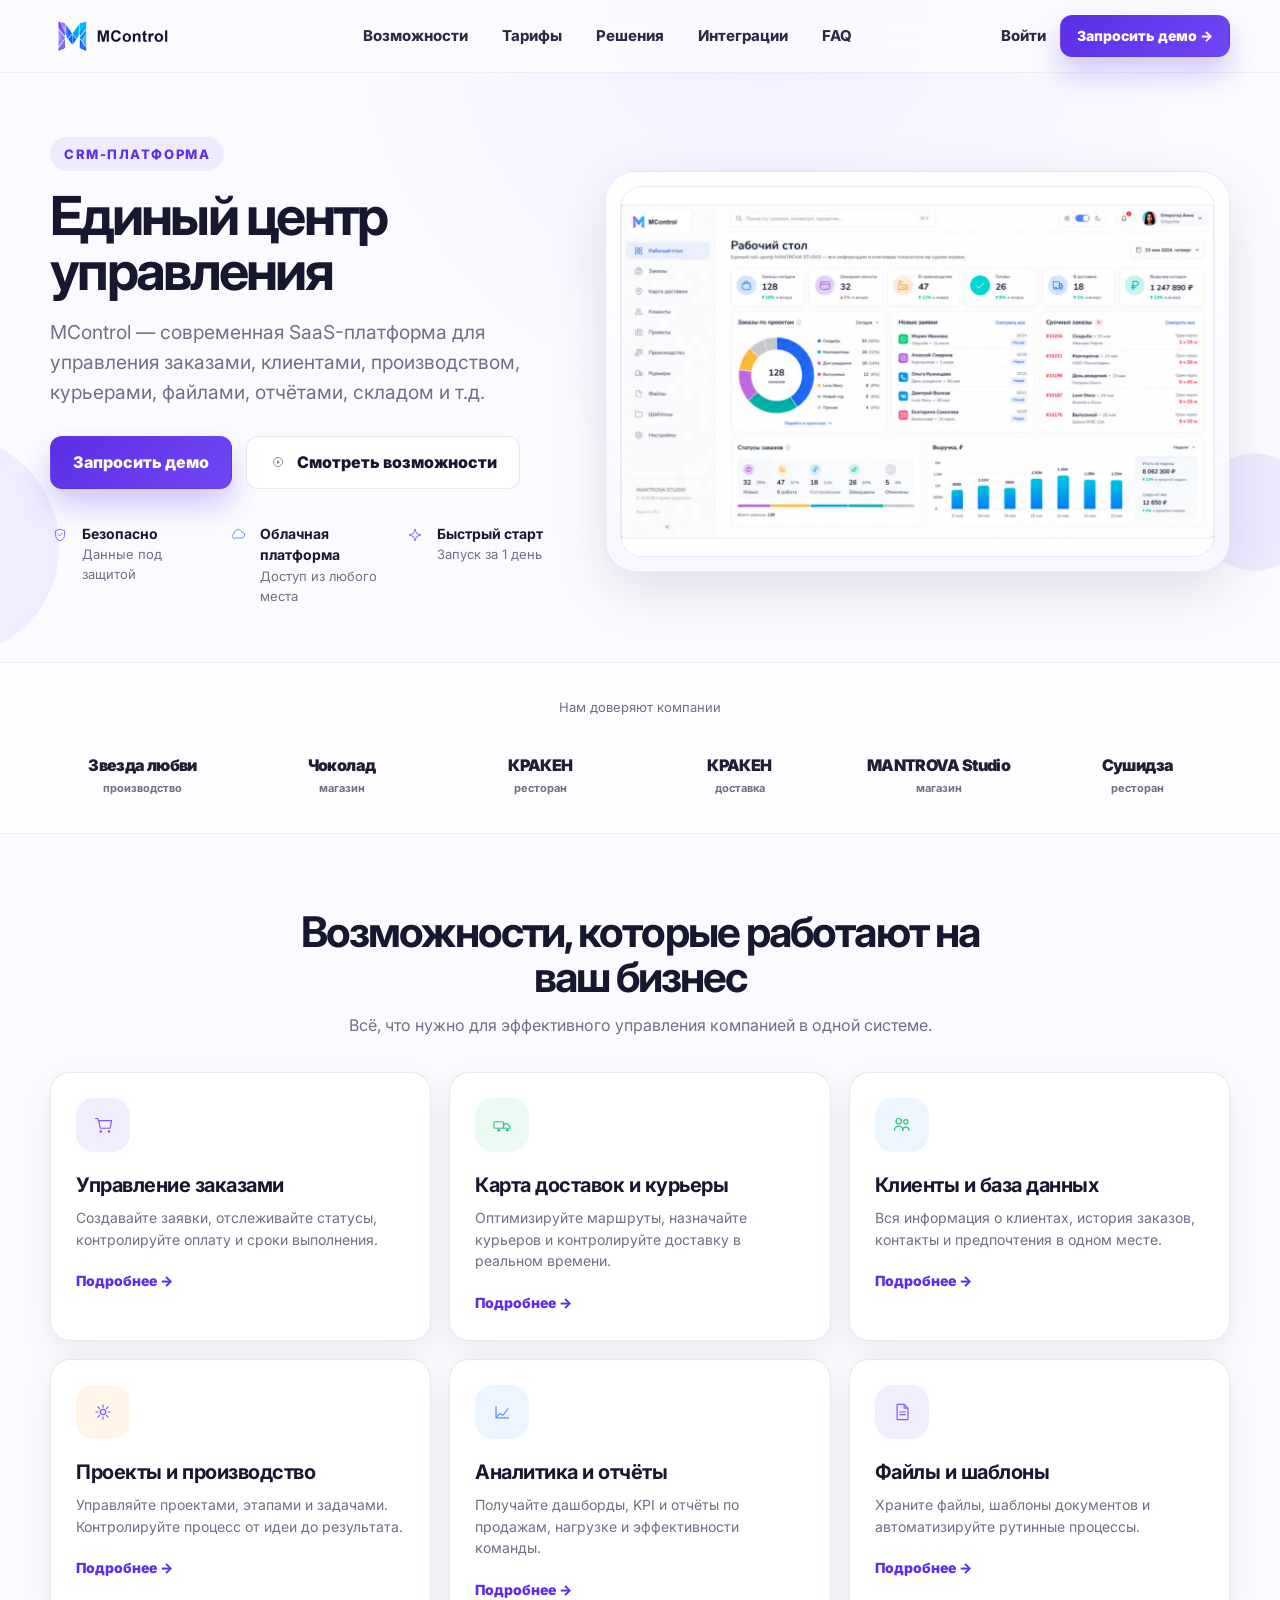
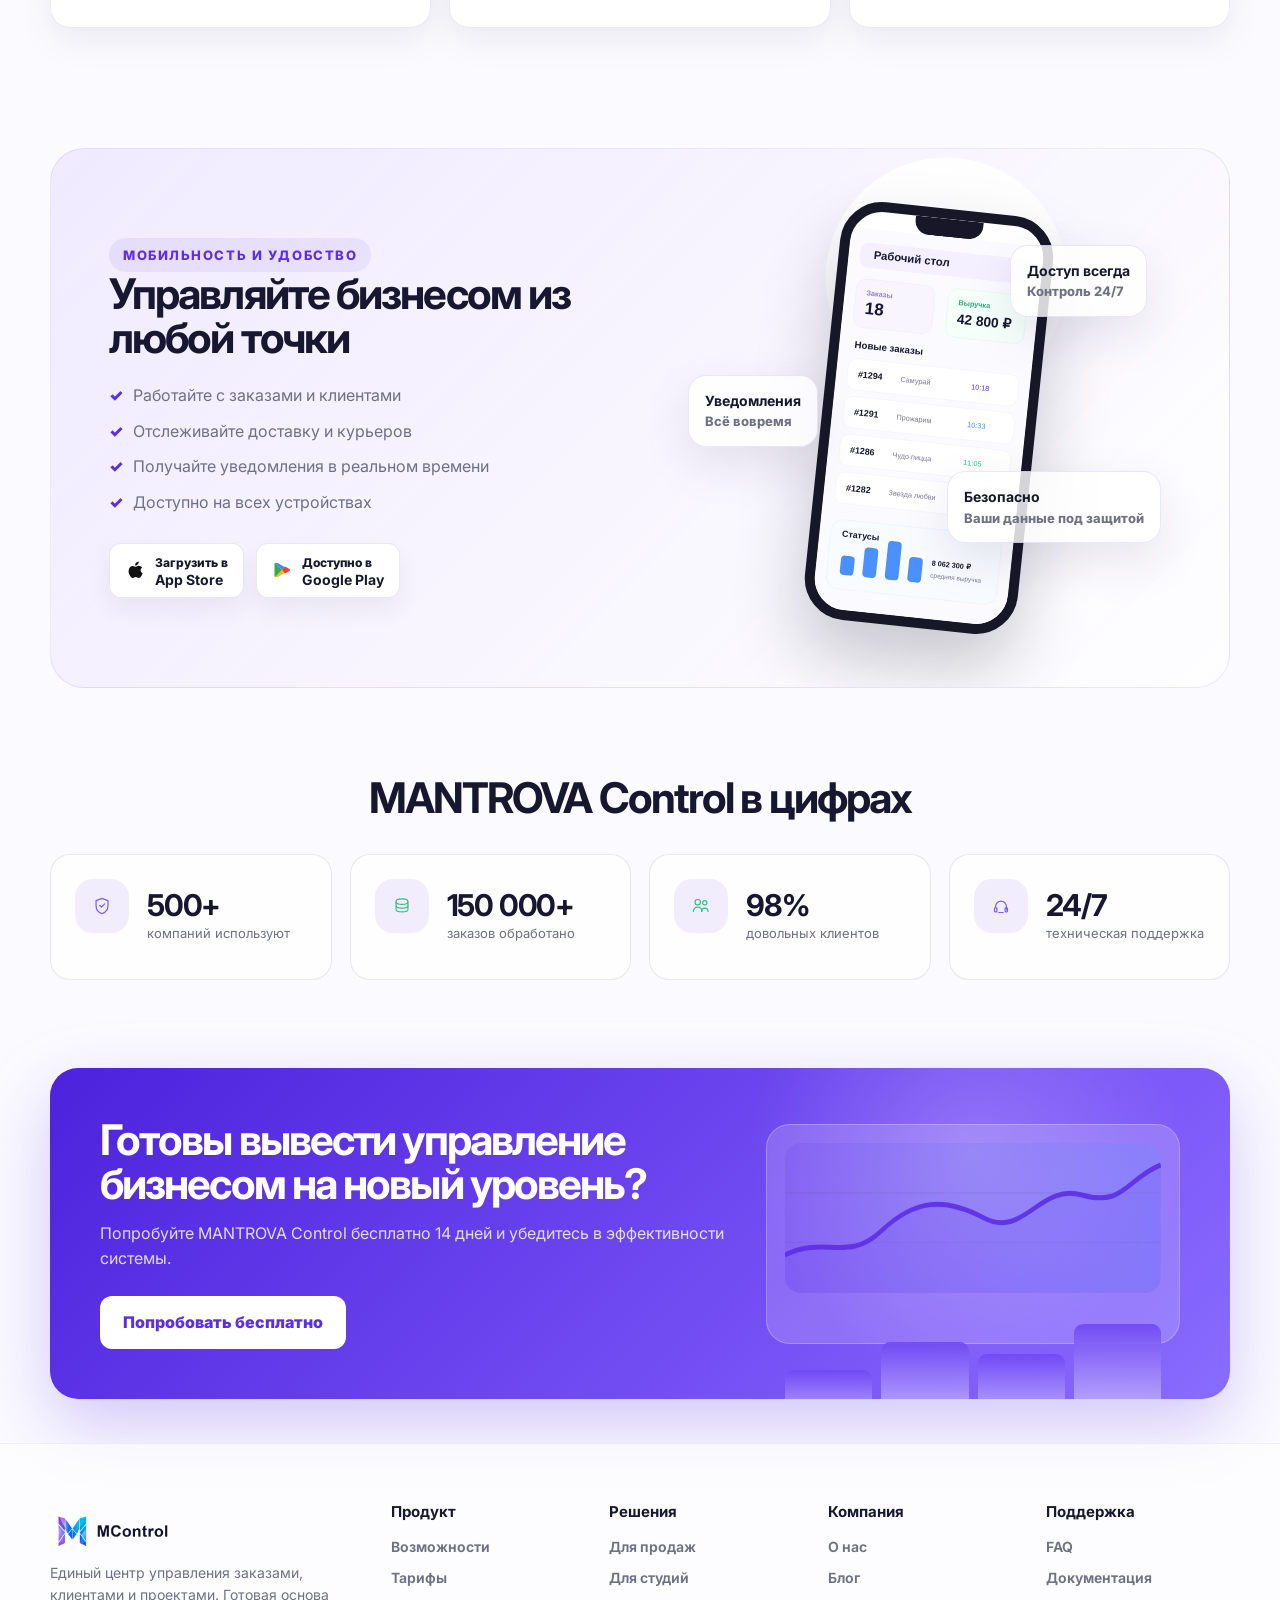
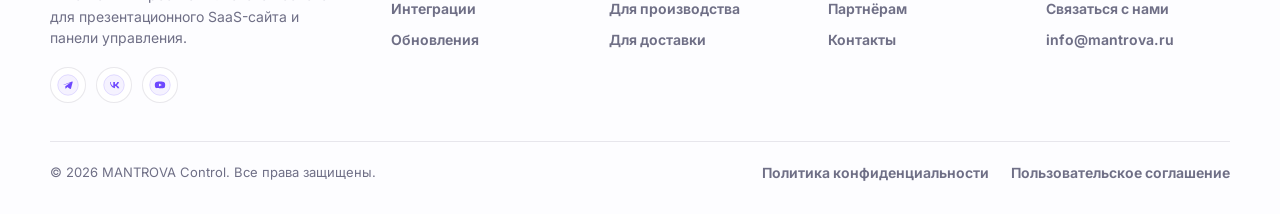
==== index.html @ d5d72fea "Update index.html" ====
<!doctype html>
<html lang="ru">
<head>
  <meta charset="utf-8">
  <meta name="viewport" content="width=device-width, initial-scale=1">
  <title>MControl — единый центр управления</title>
  <meta name="description" content="MControl — единая платформа для управления заказами, клиентами, производством, доставкой и отчётами.">
  <meta name="theme-color" content="#5c2ee5">
  <link rel="icon" href="assets/img/favicon.webp" type="image/svg+xml">
  <link rel="preconnect" href="https://fonts.googleapis.com">
  <link rel="preconnect" href="https://fonts.gstatic.com" crossorigin>
  <link href="https://fonts.googleapis.com/css2?family=Inter:wght@400;500;600;700;800;900&display=swap" rel="stylesheet">
  <link rel="stylesheet" href="assets/css/style.css">
</head>
<body>
<a class="skip-link" href="#main">К содержанию</a>
<header class="header"><div class="container nav">
      <a class="logo" href="index.html" aria-label="MControl"><img src="assets/img/logo/logo-full.webp" alt="MControl"></a>
      <nav class="nav-menu" data-nav-menu aria-label="Главная навигация"><a class="nav-link " href="features.html">Возможности</a><a class="nav-link " href="pricing.html">Тарифы</a><a class="nav-link " href="solutions.html">Решения</a><a class="nav-link " href="integrations.html">Интеграции</a><a class="nav-link " href="faq.html">FAQ</a></nav>
      <div class="nav-actions">
        <a class="login-link" href="faq.html#demo">Войти</a>
        <a class="btn primary small" href="faq.html#demo">Запросить демо →</a>
        <button class="mobile-toggle" data-mobile-toggle aria-label="Открыть меню" aria-expanded="false"><span></span></button>
      </div>
    </div></header>
<main id="main">
<section class="hero">
  <div class="container hero-grid">
    <div class="hero-copy">
      <span class="eyebrow">CRM-платформа</span>
      <h1>Единый центр управления</h1>
      <p class="lead">MControl — современная SaaS-платформа для управления заказами, клиентами, производством, курьерами, файлами, отчётами, складом и т.д.</p>
      <div class="hero-actions"><a class="btn primary" href="faq.html#demo">Запросить демо</a><a class="btn secondary" href="features.html"><img class="contact-inline-icon" src="assets/img/icons/play.svg" alt=""> Смотреть возможности</a></div>
      <div class="trust-row"><div class="trust-item"><img class="trust-icon" src="assets/img/icons/shield.svg" alt="Безопасно"><span><b>Безопасно</b>Данные под защитой</span></div><div class="trust-item"><img class="trust-icon" src="assets/img/icons/cloud.svg" alt="Облачная платформа"><span><b>Облачная платформа</b>Доступ из любого места</span></div><div class="trust-item"><img class="trust-icon" src="assets/img/icons/spark.svg" alt="Быстрый старт"><span><b>Быстрый старт</b>Запуск за 1 день</span></div></div>
    </div>
    <div class="hero-visual">
      <div class="hero-screen-wrap">
        <div class="hero-screen-frame"><img class="hero-dashboard-image" src="assets/img/mockups/hero-dashboard.webp" alt="Пример экрана панели управления"></div>
      </div>
      <!-- <div class="float-note note-1"><b>Вся система под рукой</b>Ключевые данные на одном экране</div>
      <div class="float-note note-2"><b>Живые показатели</b>Следите за заказами и выручкой в реальном времени</div> -->
    </div>
  </div>
</section>
<section class="logo-cloud"><div class="container"><p>Нам доверяют компании</p><div class="logo-list"><div class="client-logo">Звезда любви<small>производство</small></div><div class="client-logo">Чоколад<small>магазин</small></div><div class="client-logo">КРАКЕН<small>ресторан</small></div><div class="client-logo">КРАКЕН<small>доставка</small></div><div class="client-logo">MANTROVA Studio<small>магазин</small></div><div class="client-logo">Сушидза<small>ресторан</small></div></div></div></section>
<section class="section"><div class="container"><div class="section-title"><h2>Возможности, которые работают на ваш бизнес</h2><p class="muted">Всё, что нужно для эффективного управления компанией в одной системе.</p></div><div class="card-grid"><article class="feature-card"><span class="icon-box "><img class="icon-image" src="assets/img/icons/orders.svg" alt="Иконка заказов"></span><h3>Управление заказами</h3><p>Создавайте заявки, отслеживайте статусы, контролируйте оплату и сроки выполнения.</p><a class="text-link" href="features.html">Подробнее</a></article><article class="feature-card"><span class="icon-box green"><img class="icon-image" src="assets/img/icons/delivery.svg" alt="Иконка доставки"></span><h3>Карта доставок и курьеры</h3><p>Оптимизируйте маршруты, назначайте курьеров и контролируйте доставку в реальном времени.</p><a class="text-link" href="features.html">Подробнее</a></article><article class="feature-card"><span class="icon-box blue"><img class="icon-image" src="assets/img/icons/customers.svg" alt="Иконка клиентов"></span><h3>Клиенты и база данных</h3><p>Вся информация о клиентах, история заказов, контакты и предпочтения в одном месте.</p><a class="text-link" href="features.html">Подробнее</a></article><article class="feature-card"><span class="icon-box orange"><img class="icon-image" src="assets/img/icons/automation.svg" alt="Иконка автоматизации"></span><h3>Проекты и производство</h3><p>Управляйте проектами, этапами и задачами. Контролируйте процесс от идеи до результата.</p><a class="text-link" href="features.html">Подробнее</a></article><article class="feature-card"><span class="icon-box blue"><img class="icon-image" src="assets/img/icons/analytics.svg" alt="Иконка аналитики"></span><h3>Аналитика и отчёты</h3><p>Получайте дашборды, KPI и отчёты по продажам, нагрузке и эффективности команды.</p><a class="text-link" href="features.html">Подробнее</a></article><article class="feature-card"><span class="icon-box "><img class="icon-image" src="assets/img/icons/files.svg" alt="Иконка файлов"></span><h3>Файлы и шаблоны</h3><p>Храните файлы, шаблоны документов и автоматизируйте рутинные процессы.</p><a class="text-link" href="features.html">Подробнее</a></article></div></div></section>
<section class="section compact"><div class="container mobile-section">
  <div><span class="eyebrow">Мобильность и удобство</span><h2>Управляйте бизнесом из любой точки</h2><ul class="check-list"><li>Работайте с заказами и клиентами</li><li>Отслеживайте доставку и курьеров</li><li>Получайте уведомления в реальном времени</li><li>Доступно на всех устройствах</li></ul><div class="store-row"><span class="store-badge"><img class="store-icon" src="assets/img/stores/app-store.svg" alt="App Store"><span>Загрузить в <b>App Store</b></span></span><span class="store-badge"><img class="store-icon" src="assets/img/stores/google-play.svg" alt="Google Play"><span>Доступно в <b>Google Play</b></span></span></div></div>
  <div class="phone-wrap"><div class="phone"><div class="phone-notch"></div><div class="phone-screen"><img class="phone-screen-image" src="assets/img/mockups/mobile-screen.svg" alt="Экран мобильного приложения"></div></div><div class="float-note phone-float one"><b>Доступ всегда</b>Контроль 24/7</div><div class="float-note phone-float two"><b>Безопасно</b>Ваши данные под защитой</div><div class="float-note phone-float three"><b>Уведомления</b>Всё вовремя</div></div>
</div></section>
<section class="section compact"><div class="container"><div class="section-title"><h2>MANTROVA Control в цифрах</h2></div><div class="stats-grid"><div class="stat-card"><span class="icon-box "><img class="icon-image" src="assets/img/icons/shield.svg" alt="Иконка безопасности"></span><div><strong>500+</strong><span>компаний используют</span></div></div><div class="stat-card"><span class="icon-box "><img class="icon-image" src="assets/img/icons/database.svg" alt="Иконка базы данных"></span><div><strong>150 000+</strong><span>заказов обработано</span></div></div><div class="stat-card"><span class="icon-box "><img class="icon-image" src="assets/img/icons/customers.svg" alt="Иконка клиентов"></span><div><strong>98%</strong><span>довольных клиентов</span></div></div><div class="stat-card"><span class="icon-box "><img class="icon-image" src="assets/img/icons/headset.svg" alt="Иконка поддержки"></span><div><strong>24/7</strong><span>техническая поддержка</span></div></div></div></div></section>
<section class="section compact"><div class="container"><div class="cta-band"><div><h2>Готовы вывести управление бизнесом на новый уровень?</h2><p>Попробуйте MANTROVA Control бесплатно 14 дней и убедитесь в эффективности системы.</p><a class="btn" href="faq.html#demo">Попробовать бесплатно</a></div><div class="cta-visual"><div class="line-chart"><svg viewBox="0 0 500 150" preserveAspectRatio="none"><path d="M0 112 C55 92 83 120 128 88 S212 54 265 75 339 40 395 52 454 36 500 22" fill="none" stroke="rgba(92,46,229,.9)" stroke-width="5"/><path d="M0 112 C55 92 83 120 128 88 S212 54 265 75 339 40 395 52 454 36 500 22 L500 150 L0 150 Z" fill="rgba(92,46,229,.10)"/></svg></div><div class="bar-chart"><i style="height:52%"></i><i style="height:76%"></i><i style="height:66%"></i><i style="height:92%"></i></div></div></div></div></section>
</main>
<footer class="footer"><div class="container">
      <div class="footer-grid">
        <div><a class="logo" href="index.html" aria-label="MANTROVA Control"><img src="assets/img/logo/logo-full.webp" alt="MANTROVA Control"></a><p>Единый центр управления заказами, клиентами и проектами. Готовая основа для презентационного SaaS-сайта и панели управления.</p>
          <div class="socials"><a href="#" aria-label="Telegram"><img class="social-icon" src="assets/img/socials/telegram.svg" alt="Telegram"></a><a href="#" aria-label="VK"><img class="social-icon" src="assets/img/socials/vk.svg" alt="VK"></a><a href="#" aria-label="YouTube"><img class="social-icon" src="assets/img/socials/youtube.svg" alt="YouTube"></a></div></div>
        <div><h4>Продукт</h4><a href="features.html">Возможности</a><a href="pricing.html">Тарифы</a><a href="integrations.html">Интеграции</a><a href="features.html">Обновления</a></div>
        <div><h4>Решения</h4><a href="solutions.html">Для продаж</a><a href="solutions.html">Для студий</a><a href="solutions.html">Для производства</a><a href="solutions.html">Для доставки</a></div>
        <div><h4>Компания</h4><a href="faq.html">О нас</a><a href="faq.html">Блог</a><a href="faq.html#demo">Партнёрам</a><a href="faq.html#demo">Контакты</a></div>
        <div><h4>Поддержка</h4><a href="faq.html">FAQ</a><a href="integrations.html">Документация</a><a href="faq.html#demo">Связаться с нами</a><a href="mailto:info@mantrova.ru">info@mantrova.ru</a></div>
      </div>
      <div class="footer-bottom"><span>© 2026 MANTROVA Control. Все права защищены.</span><span><a href="#">Политика конфиденциальности</a><a href="#">Пользовательское соглашение</a></span></div>
    </div></footer><div class="toast" data-toast role="status" aria-live="polite"></div>
<script src="assets/js/main.js"></script>
</body>
</html>
---- assets/css/style.css ----
:root {
  --bg: #fbfbff;
  --bg-strong: #f4f1ff;
  --card: rgba(255, 255, 255, 0.88);
  --card-solid: #ffffff;
  --text: #171730;
  --muted: #6f6f86;
  --muted-2: #9c9ab1;
  --line: rgba(38, 30, 74, 0.10);
  --line-strong: rgba(88, 66, 180, 0.24);
  --primary: #5c2ee5;
  --primary-2: #8c6cff;
  --primary-3: #efe9ff;
  --green: #28c77c;
  --blue: #3b8dff;
  --orange: #ffad4f;
  --red: #fb6b6b;
  --shadow: 0 18px 60px rgba(28, 22, 72, 0.10);
  --shadow-soft: 0 12px 34px rgba(38, 30, 74, 0.08);
  --radius-xl: 28px;
  --radius-lg: 20px;
  --radius-md: 14px;
  --radius-sm: 10px;
  --container: 1180px;
  --font: Inter, ui-sans-serif, system-ui, -apple-system, BlinkMacSystemFont, "Segoe UI", Roboto, Arial, "Noto Sans", sans-serif;
}

* { box-sizing: border-box; }
html { scroll-behavior: smooth; }
body {
  margin: 0;
  font-family: var(--font);
  color: var(--text);
  background:
    radial-gradient(circle at -4% 16%, rgba(119, 91, 255, 0.09) 0 110px, transparent 111px),
    radial-gradient(circle at 98% 15%, rgba(119, 91, 255, 0.10) 0 58px, transparent 59px),
    radial-gradient(circle at 60% 0%, rgba(242, 239, 255, 0.95), transparent 480px),
    var(--bg);
  font-size: 16px;
  line-height: 1.55;
  min-width: 320px;
}
body.no-scroll { overflow: hidden; }
a { color: inherit; text-decoration: none; }
img, svg { max-width: 100%; display: block; }
button, input, textarea, select { font: inherit; }
::selection { background: rgba(92, 46, 229, 0.18); }

.container { width: min(var(--container), calc(100% - 48px)); margin: 0 auto; }
.section { padding: 76px 0; }
.section.compact { padding: 44px 0; }
.section-title {
  max-width: 760px;
  margin: 0 auto 34px;
  text-align: center;
}
.section-title.left { text-align: left; margin-left: 0; }
.eyebrow {
  display: inline-flex;
  align-items: center;
  gap: 8px;
  padding: 7px 14px;
  border-radius: 999px;
  color: var(--primary);
  background: rgba(92, 46, 229, 0.075);
  font-size: 13px;
  font-weight: 800;
  letter-spacing: 0.12em;
  text-transform: uppercase;
}
h1, h2, h3, p { margin-top: 0; }
h1 {
  font-size: clamp(42px, 5.1vw, 76px);
  line-height: 0.98;
  letter-spacing: -0.055em;
  margin: 18px 0 22px;
}
h2 {
  font-size: clamp(30px, 3.3vw, 48px);
  line-height: 1.05;
  letter-spacing: -0.045em;
  margin: 0 0 14px;
}
h3 {
  font-size: 20px;
  line-height: 1.16;
  letter-spacing: -0.025em;
  margin: 0 0 10px;
}
.lead {
  color: var(--muted);
  font-size: clamp(17px, 1.3vw, 20px);
  max-width: 660px;
}
.muted { color: var(--muted); }
.gradient-text {
  color: var(--primary);
  background: linear-gradient(135deg, var(--primary), #9074ff 70%);
  -webkit-background-clip: text;
  background-clip: text;
  -webkit-text-fill-color: transparent;
}

.skip-link {
  position: fixed;
  left: 16px;
  top: 12px;
  z-index: 1000;
  transform: translateY(-140%);
  background: var(--primary);
  color: white;
  padding: 10px 14px;
  border-radius: 12px;
}
.skip-link:focus { transform: translateY(0); }

.header {
  position: sticky;
  top: 0;
  z-index: 100;
  background: rgba(251, 251, 255, 0.76);
  backdrop-filter: blur(18px);
  border-bottom: 1px solid rgba(38, 30, 74, 0.06);
}
.nav {
  height: 72px;
  display: flex;
  align-items: center;
  justify-content: space-between;
  gap: 24px;
}
.logo {
  display: inline-flex;
  align-items: center;
  gap: 12px;
  font-weight: 900;
  letter-spacing: -0.04em;
  min-width: max-content;
}
.logo-mark {
  width: 42px;
  height: 42px;
  border-radius: 13px;
  background:
    linear-gradient(135deg, #5c2ee5, #a58aff);
  position: relative;
  box-shadow: 0 12px 22px rgba(92, 46, 229, 0.23);
  overflow: hidden;
}
.logo-mark::before,
.logo-mark::after {
  content: "";
  position: absolute;
  top: 9px;
  width: 10px;
  height: 25px;
  background: #fff;
  transform: skewY(-26deg);
  border-radius: 2px;
}
.logo-mark::before { left: 9px; }
.logo-mark::after { right: 9px; transform: skewY(26deg); }
.logo-text { display: grid; line-height: 1; }
.logo-text span:first-child { font-size: 16px; }
.logo-text span:last-child { font-size: 13px; color: var(--muted); font-weight: 700; letter-spacing: -0.02em; }
.nav-menu {
  display: flex;
  align-items: center;
  justify-content: center;
  gap: 6px;
  flex: 1;
}
.nav-link {
  position: relative;
  padding: 25px 14px;
  color: #2c2943;
  font-weight: 750;
  font-size: 15px;
}
.nav-link::after {
  content: "";
  position: absolute;
  left: 12px;
  right: 12px;
  bottom: -1px;
  height: 3px;
  border-radius: 6px 6px 0 0;
  background: var(--primary);
  opacity: 0;
  transform: scaleX(0.45);
  transition: 0.22s ease;
}
.nav-link:hover,
.nav-link.active { color: var(--primary); }
.nav-link.active::after,
.nav-link:hover::after { opacity: 1; transform: scaleX(1); }
.nav-actions {
  display: flex;
  align-items: center;
  gap: 14px;
}
.login-link { color: #2c2943; font-weight: 760; font-size: 15px; }
.mobile-toggle {
  display: none;
  border: 1px solid var(--line);
  background: var(--card-solid);
  border-radius: 14px;
  width: 46px;
  height: 46px;
  place-items: center;
  cursor: pointer;
}
.mobile-toggle span {
  width: 20px;
  height: 2px;
  background: var(--text);
  display: block;
  position: relative;
}
.mobile-toggle span::before,
.mobile-toggle span::after {
  content: "";
  position: absolute;
  left: 0;
  width: 20px;
  height: 2px;
  background: var(--text);
}
.mobile-toggle span::before { top: -7px; }
.mobile-toggle span::after { top: 7px; }

.btn {
  display: inline-flex;
  align-items: center;
  justify-content: center;
  gap: 10px;
  border: 1px solid transparent;
  border-radius: 12px;
  padding: 13px 22px;
  min-height: 48px;
  font-weight: 850;
  color: var(--text);
  background: #fff;
  box-shadow: none;
  cursor: pointer;
  transition: transform 0.18s ease, box-shadow 0.18s ease, background 0.18s ease, border-color 0.18s ease;
}
.btn:hover { transform: translateY(-2px); }
.btn.primary {
  color: #fff;
  background: linear-gradient(135deg, var(--primary), #7147f4);
  box-shadow: 0 16px 30px rgba(92, 46, 229, 0.26);
}
.btn.primary:hover { box-shadow: 0 20px 38px rgba(92, 46, 229, 0.34); }
.btn.secondary {
  border-color: rgba(38, 30, 74, 0.10);
  background: rgba(255,255,255,0.82);
}
.btn.ghost { background: transparent; border-color: var(--line); }
.btn.full { width: 100%; }
.btn.small { min-height: 42px; padding: 9px 16px; font-size: 14px; }
.play-dot {
  width: 22px;
  height: 22px;
  border-radius: 50%;
  display: inline-grid;
  place-items: center;
  border: 1px solid rgba(92,46,229,.18);
  color: var(--primary);
}

.hero { padding: 72px 0 64px; position: relative; overflow: hidden; }
.hero-grid {
  display: grid;
  grid-template-columns: minmax(0, 0.92fr) minmax(560px, 1.12fr);
  gap: 52px;
  align-items: center;
}
.hero-copy .lead { margin-bottom: 30px; }
.hero-actions { display: flex; gap: 14px; flex-wrap: wrap; align-items: center; }
.trust-row {
  display: grid;
  grid-template-columns: repeat(3, 1fr);
  gap: 18px;
  margin-top: 38px;
  max-width: 620px;
}
.trust-item {
  color: var(--muted);
  font-size: 13px;
  display: flex;
  align-items: flex-start;
  gap: 10px;
}
.trust-item svg { width: 19px; height: 19px; color: var(--primary); flex: 0 0 auto; }
.trust-item b { display: block; color: var(--text); font-size: 13px; }

.dashboard-card {
  background: rgba(255, 255, 255, 0.74);
  border: 1px solid rgba(41, 36, 89, 0.08);
  border-radius: 26px;
  box-shadow: var(--shadow);
  overflow: hidden;
  position: relative;
}
.dashboard-card.large { min-height: 470px; }
.dashboard-top {
  height: 54px;
  display: flex;
  align-items: center;
  gap: 12px;
  padding: 0 22px;
  border-bottom: 1px solid var(--line);
  background: rgba(255,255,255,.78);
}
.search-pill {
  margin-left: auto;
  width: 240px;
  height: 28px;
  border-radius: 999px;
  border: 1px solid var(--line);
  background: #fafaff;
}
.window-dots { display: flex; gap: 7px; }
.window-dots i { width: 9px; height: 9px; border-radius: 999px; background: rgba(92, 46, 229, 0.32); }
.dashboard-body {
  display: grid;
  grid-template-columns: 152px 1fr;
  min-height: 416px;
}
.sidebar {
  padding: 20px 16px;
  border-right: 1px solid var(--line);
  background: linear-gradient(180deg, rgba(247,245,255,.82), rgba(255,255,255,.68));
}
.side-link {
  display: flex;
  align-items: center;
  gap: 9px;
  padding: 10px 11px;
  border-radius: 10px;
  color: #6b6781;
  font-size: 13px;
  font-weight: 720;
}
.side-link.active { background: rgba(92,46,229,.10); color: var(--primary); }
.side-dot { width: 8px; height: 8px; border-radius: 2px; background: currentColor; opacity: .65; }
.main-panel { padding: 24px; }
.panel-title {
  display: flex;
  justify-content: space-between;
  gap: 20px;
  margin-bottom: 18px;
}
.panel-title h3 { font-size: 24px; margin: 0; }
.chip { padding: 8px 12px; border-radius: 999px; background: rgba(92,46,229,.08); color: var(--primary); font-weight: 800; font-size: 12px; }
.metrics-grid { display: grid; grid-template-columns: repeat(5, 1fr); gap: 10px; margin-bottom: 18px; }
.metric {
  padding: 12px;
  border: 1px solid var(--line);
  background: #fff;
  border-radius: 15px;
  min-height: 80px;
}
.metric small { color: var(--muted); font-size: 11px; font-weight: 760; }
.metric strong { display: block; margin-top: 5px; font-size: 22px; letter-spacing: -0.04em; }
.metric em { font-style: normal; color: var(--green); font-size: 11px; }
.content-grid { display: grid; grid-template-columns: .9fr 1.1fr; gap: 14px; }
.chart-box, .list-box {
  min-height: 170px;
  border: 1px solid var(--line);
  border-radius: 18px;
  background: rgba(255,255,255,.82);
  padding: 16px;
}
.ring-chart {
  --p: 75deg;
  width: 118px;
  height: 118px;
  border-radius: 50%;
  background: conic-gradient(var(--primary) 0 120deg, var(--blue) 120deg 210deg, var(--orange) 210deg 280deg, rgba(92,46,229,.12) 280deg 360deg);
  position: relative;
  margin: 12px auto;
}
.ring-chart::after {
  content: "128";
  position: absolute;
  inset: 18px;
  border-radius: 50%;
  background: #fff;
  display: grid;
  place-items: center;
  color: var(--text);
  font-size: 24px;
  font-weight: 900;
}
.legend { display: grid; gap: 8px; margin-top: 8px; }
.legend span, .mini-row { display: flex; align-items: center; justify-content: space-between; gap: 12px; color: var(--muted); font-size: 13px; }
.legend i, .status { width: 8px; height: 8px; border-radius: 50%; display: inline-block; margin-right: 7px; }
.status.new { background: var(--primary); }
.status.work { background: var(--orange); }
.status.done { background: var(--green); }
.status.warn { background: var(--red); }
.bar-chart { display: flex; align-items: end; gap: 9px; height: 115px; margin-top: 22px; }
.bar-chart i {
  flex: 1;
  min-width: 10px;
  border-radius: 9px 9px 4px 4px;
  background: linear-gradient(180deg, #6e48f4, #d4c9ff);
  opacity: .9;
}
.line-chart {
  height: 150px;
  border-radius: 16px;
  background:
    linear-gradient(180deg, transparent 0 33%, rgba(35,35,65,.055) 33% 34%, transparent 34% 66%, rgba(35,35,65,.055) 66% 67%, transparent 67%),
    linear-gradient(90deg, rgba(92,46,229,.12), rgba(56,169,255,.12));
  position: relative;
  overflow: hidden;
}
.line-chart svg { position:absolute; inset: 0; width: 100%; height: 100%; }
.float-note {
  position: absolute;
  z-index: 2;
  background: rgba(255,255,255,.82);
  border: 1px solid rgba(92,46,229,.12);
  box-shadow: 0 18px 48px rgba(38, 30, 74, 0.10);
  border-radius: 18px;
  padding: 14px 16px;
  color: var(--muted);
  font-size: 13px;
  font-weight: 760;
}
.float-note b { color: var(--text); display:block; font-size: 14px; }
.note-1 { right: -12px; top: 86px; }
.note-2 { left: -24px; bottom: 76px; }
.note-3 { right: 62px; bottom: -20px; }

.logo-cloud {
  padding: 34px 0 18px;
  border-top: 1px solid rgba(38,30,74,.06);
  border-bottom: 1px solid rgba(38,30,74,.06);
  background: rgba(255,255,255,.36);
}
.logo-cloud p { color: var(--muted); font-size: 13px; text-align: center; margin-bottom: 18px; }
.logo-list {
  display: grid;
  grid-template-columns: repeat(6, 1fr);
  gap: 14px;
  align-items: center;
}
.client-logo {
  text-align: center;
  padding: 18px 8px;
  color: #1f1e34;
  font-weight: 900;
  letter-spacing: -0.04em;
}
.client-logo small { display: block; color: var(--muted); font-weight: 700; letter-spacing: 0; font-size: 11px; margin-top: 2px; }

.card-grid { display: grid; grid-template-columns: repeat(3, 1fr); gap: 18px; }
.card-grid.four { grid-template-columns: repeat(4, 1fr); }
.card-grid.five { grid-template-columns: repeat(5, 1fr); }
.card, .feature-card, .pricing-card, .faq-card, .soft-panel {
  background: var(--card);
  border: 1px solid var(--line);
  border-radius: var(--radius-lg);
  box-shadow: var(--shadow-soft);
}
.feature-card {
  padding: 25px;
  min-height: 210px;
  transition: transform .18s ease, border-color .18s ease, box-shadow .18s ease;
}
.feature-card:hover {
  transform: translateY(-5px);
  border-color: rgba(92,46,229,.22);
  box-shadow: 0 20px 52px rgba(38,30,74,.11);
}
.icon-box {
  width: 54px;
  height: 54px;
  border-radius: 18px;
  display: grid;
  place-items: center;
  margin-bottom: 22px;
  background: rgba(92,46,229,.08);
  color: var(--primary);
}
.icon-box svg { width: 26px; height: 26px; stroke-width: 1.8; }
.icon-box.green { background: rgba(40,199,124,.09); color: var(--green); }
.icon-box.blue { background: rgba(59,141,255,.09); color: var(--blue); }
.icon-box.orange { background: rgba(255,173,79,.12); color: var(--orange); }
.icon-box.red { background: rgba(251,107,107,.09); color: var(--red); }
.feature-card p { color: var(--muted); font-size: 14px; margin: 0 0 18px; }
.text-link {
  color: var(--primary);
  font-weight: 850;
  font-size: 14px;
}
.text-link::after { content: " →"; }

.mobile-section {
  border-radius: 34px;
  background:
    radial-gradient(circle at 76% 24%, rgba(255,255,255,.92) 0 120px, transparent 121px),
    linear-gradient(135deg, rgba(239,233,255,.95), rgba(255,255,255,.78));
  border: 1px solid rgba(92,46,229,.10);
  overflow: hidden;
  position: relative;
  padding: 54px 58px;
  display: grid;
  grid-template-columns: minmax(0, .78fr) minmax(300px, .7fr);
  gap: 40px;
  align-items: center;
}
.check-list { display: grid; gap: 11px; margin: 22px 0 28px; padding: 0; list-style: none; }
.check-list li { color: var(--muted); display: flex; gap: 10px; align-items: center; }
.check-list li::before { content: "✓"; color: var(--primary); font-weight: 900; }
.store-row { display: flex; gap: 12px; flex-wrap: wrap; }
.store-badge {
  display: flex;
  align-items: center;
  gap: 9px;
  background: #fff;
  border: 1px solid var(--line);
  border-radius: 12px;
  padding: 10px 15px;
  font-size: 12px;
  font-weight: 800;
  box-shadow: 0 12px 24px rgba(38,30,74,.06);
}
.store-badge b { display: block; font-size: 14px; line-height: 1; }
.phone-wrap { position: relative; min-height: 430px; display: grid; place-items: center; }
.phone {
  width: 214px;
  height: 420px;
  border: 10px solid #171727;
  border-radius: 42px;
  background: #fff;
  box-shadow: 0 36px 70px rgba(17,17,38,.22);
  overflow: hidden;
  transform: rotate(6deg);
}
.phone-notch { width: 68px; height: 18px; background: #171727; border-radius: 0 0 14px 14px; margin: 0 auto; }
.phone-screen { padding: 22px 16px 16px; }
.phone-screen h4 { margin: 0 0 14px; font-size: 15px; }
.phone-metric { display:grid; grid-template-columns: repeat(2, 1fr); gap: 8px; margin-bottom: 14px; }
.phone-metric div { border:1px solid var(--line); border-radius: 12px; padding:10px; }
.phone-metric small { color: var(--muted); font-size:10px; }
.phone-metric strong { display:block; font-size:20px; }
.phone-list { display:grid; gap:8px; }
.phone-list span { display:flex; justify-content:space-between; font-size:11px; color:var(--muted); border-bottom:1px solid rgba(0,0,0,.05); padding-bottom:7px; }
.phone-float { position:absolute; }
.phone-float.one { top: 42px; right: 24px; }
.phone-float.two { bottom: 90px; right: 10px; }
.phone-float.three { left: 0; top: 172px; }

.stats-grid { display: grid; grid-template-columns: repeat(4, 1fr); gap: 18px; }
.stat-card {
  padding: 24px;
  border-radius: 20px;
  border: 1px solid var(--line);
  background: rgba(255,255,255,.72);
  display: flex;
  align-items: center;
  gap: 18px;
}
.stat-card strong { font-size: 30px; letter-spacing: -0.04em; display:block; line-height:1; }
.stat-card span { color: var(--muted); font-size: 13px; }

.cta-band {
  display: grid;
  grid-template-columns: minmax(0, .92fr) minmax(280px, .6fr);
  align-items: center;
  gap: 32px;
  padding: 50px;
  border-radius: 28px;
  color: #fff;
  background:
    radial-gradient(circle at 78% 26%, rgba(255,255,255,.20), transparent 220px),
    linear-gradient(135deg, #4c22dc, #744ef4 62%, #896cff);
  box-shadow: 0 26px 70px rgba(92,46,229,.25);
  overflow: hidden;
}
.cta-band h2, .cta-band p { color: #fff; }
.cta-band p { opacity: .82; margin-bottom: 26px; }
.cta-band .btn { color: var(--primary); }
.cta-visual {
  height: 220px;
  border-radius: 24px;
  background: rgba(255,255,255,.17);
  border: 1px solid rgba(255,255,255,.24);
  padding: 18px;
  position: relative;
}
.cta-visual .dashboard-card { transform: scale(.82); transform-origin: top left; width: 420px; box-shadow: none; }

.footer {
  padding: 56px 0 30px;
  background: rgba(255,255,255,.62);
  border-top: 1px solid rgba(38,30,74,.06);
}
.footer-grid {
  display: grid;
  grid-template-columns: 1.25fr repeat(4, .75fr);
  gap: 34px;
}
.footer p { color: var(--muted); font-size: 14px; max-width: 300px; }
.footer h4 { margin: 0 0 13px; font-size: 15px; }
.footer a { display: block; color: var(--muted); font-weight: 650; margin: 9px 0; font-size: 14px; }
.footer a:hover { color: var(--primary); }
.socials { display:flex; gap:10px; margin-top:18px; }
.socials a { width:32px; height:32px; display:grid; place-items:center; border:1px solid var(--line); border-radius:50%; color:var(--primary); margin:0; background:#fff; }
.footer-bottom {
  margin-top: 38px;
  padding-top: 20px;
  border-top: 1px solid var(--line);
  display:flex;
  justify-content:space-between;
  gap:20px;
  flex-wrap:wrap;
  color:var(--muted);
  font-size:13px;
}
.footer-bottom a { display:inline; margin-left:22px; }

.page-hero { padding: 70px 0 34px; }
.page-hero-grid {
  display: grid;
  grid-template-columns: minmax(0, .8fr) minmax(520px, 1fr);
  gap: 54px;
  align-items: center;
}
.page-hero h1 { max-width: 780px; }
.hero-mini-points { display:flex; gap:34px; flex-wrap:wrap; margin-top:32px; }
.hero-mini-points span { color:var(--muted); display:flex; gap:10px; align-items:center; font-weight:700; }
.hero-mini-points i { color: var(--primary); font-style:normal; font-weight:900; }
.feature-tabs {
  display:grid;
  grid-template-columns: repeat(8, minmax(120px, 1fr));
  gap: 10px;
  margin-top: 24px;
}
.feature-tab {
  min-height: 120px;
  padding: 18px;
  border: 1px solid var(--line);
  border-radius: 17px;
  background: rgba(255,255,255,.72);
  box-shadow: 0 10px 26px rgba(38,30,74,.05);
}
.feature-tab .icon-box { width: 42px; height:42px; border-radius:14px; margin-bottom:14px; }
.feature-tab b { display:block; font-size:14px; }
.feature-tab small { color:var(--muted); display:block; margin-top:5px; font-size:12px; }
.platform-card {
  display:grid;
  grid-template-columns: 1.3fr .75fr;
  gap: 26px;
  align-items: stretch;
  padding: 28px;
  border-radius: 26px;
  border:1px solid var(--line);
  background: rgba(255,255,255,.72);
  box-shadow: var(--shadow-soft);
}
.platform-card .dashboard-card { min-height: 280px; }
.platform-card .dashboard-body { min-height: 276px; grid-template-columns: 122px 1fr; }
.platform-card .sidebar { padding:14px 12px; }
.platform-card .main-panel { padding:17px; }
.platform-card .metrics-grid { grid-template-columns: repeat(3, 1fr); }
.platform-copy { padding: 28px 10px; }
.platform-copy ul { list-style: none; padding: 0; margin: 22px 0 0; display:grid; gap:13px; }
.platform-copy li { display:flex; gap:12px; color:var(--muted); }
.platform-copy li::before { content: "○"; color: var(--primary); font-weight:900; }
.process-row {
  display:grid;
  grid-template-columns: repeat(4, 1fr);
  gap: 18px;
  position:relative;
}
.process-step {
  padding: 22px;
  border:1px solid var(--line);
  border-radius:18px;
  background: rgba(255,255,255,.80);
  box-shadow: var(--shadow-soft);
  position:relative;
}
.process-number {
  width:54px;
  height:54px;
  border-radius: 50%;
  display:grid;
  place-items:center;
  background: linear-gradient(135deg, rgba(92,46,229,.12), rgba(92,46,229,.04));
  color: var(--primary);
  font-size: 24px;
  font-weight: 950;
  margin-bottom:16px;
}
.benefit-strip {
  display:grid;
  grid-template-columns: repeat(4, 1fr);
  border: 1px solid var(--line);
  background: rgba(255,255,255,.72);
  border-radius: 22px;
  overflow:hidden;
}
.benefit-item { padding:25px; border-right:1px solid var(--line); display:flex; gap:16px; align-items:center; }
.benefit-item:last-child { border-right:0; }
.benefit-item b { display:block; }
.benefit-item span { color:var(--muted); font-size:13px; }

.pricing-toggle {
  display:flex;
  gap:4px;
  padding:6px;
  border:1px solid var(--line);
  background:#fff;
  border-radius:999px;
  box-shadow: var(--shadow-soft);
  width:max-content;
  margin: 0 0 28px auto;
}
.pricing-toggle button {
  border:0;
  background:transparent;
  border-radius:999px;
  padding:11px 22px;
  font-weight:850;
  color:var(--muted);
  cursor:pointer;
}
.pricing-toggle button.active { background: var(--text); color:#fff; }
.pricing-toggle .save { color: var(--green); }
.pricing-grid { display:grid; grid-template-columns: repeat(4, 1fr); gap:18px; align-items:stretch; }
.pricing-card { padding:28px; position:relative; background:rgba(255,255,255,.86); }
.pricing-card.popular { border-color: rgba(92,46,229,.36); box-shadow: 0 26px 70px rgba(92,46,229,.13); }
.popular-badge {
  position:absolute;
  top:-18px;
  left:50%;
  transform:translateX(-50%);
  background:var(--primary);
  color:#fff;
  border-radius:999px;
  padding:8px 18px;
  font-size:13px;
  font-weight:900;
}
.price-title { display:flex; gap:16px; align-items:center; min-height:68px; }
.price { font-size: 36px; line-height:1; letter-spacing:-0.05em; font-weight:950; margin:22px 0 6px; }
.price span { font-size: 16px; color:var(--muted); font-weight:800; letter-spacing:0; }
.price-note { color:var(--muted); font-size:13px; min-height:20px; }
.plan-list { list-style:none; padding:0; margin:24px 0; display:grid; gap:12px; }
.plan-list li { color:#424055; display:flex; gap:10px; align-items:flex-start; font-size:14px; }
.plan-list li::before { content:"✓"; color:var(--green); font-weight:950; }
.comparison {
  width:100%;
  border-collapse:separate;
  border-spacing:0;
  overflow:hidden;
  border:1px solid var(--line);
  border-radius:20px;
  background:#fff;
  box-shadow:var(--shadow-soft);
}
.comparison th, .comparison td { padding:16px 18px; border-bottom:1px solid var(--line); text-align:left; }
.comparison th { background:rgba(246,243,255,.78); font-size:14px; }
.comparison tr:last-child td { border-bottom:0; }
.comparison td:not(:first-child), .comparison th:not(:first-child) { text-align:center; }
.check { color:var(--green); font-weight:950; }
.no { color:var(--muted-2); }
.faq-row { display:grid; grid-template-columns: repeat(3, 1fr); gap:18px; }
.faq-mini { padding:22px; }
.faq-mini b { display:block; margin-bottom:7px; }
.faq-mini p { margin:0; color:var(--muted); font-size:14px; }
.custom-offer {
  display:grid;
  grid-template-columns: 1fr auto;
  gap:22px;
  align-items:center;
  padding:34px;
  border-radius:24px;
  background:linear-gradient(135deg, rgba(92,46,229,.10), rgba(255,255,255,.84));
  border:1px solid rgba(92,46,229,.16);
}

.solution-grid { display:grid; grid-template-columns: repeat(5, 1fr); gap:18px; }
.solution-card {
  padding:22px;
  border:1px solid var(--line);
  border-radius:20px;
  background:rgba(255,255,255,.76);
  box-shadow:var(--shadow-soft);
  min-height:250px;
}
.solution-art {
  height:90px;
  border-radius:18px;
  background: linear-gradient(135deg, rgba(92,46,229,.10), rgba(255,255,255,.8));
  display:grid;
  place-items:center;
  font-size:40px;
  margin-bottom:20px;
}
.solution-card ul { list-style:none; padding:0; margin:18px 0 0; display:grid; gap:9px; }
.solution-card li { display:flex; gap:8px; color:var(--muted); font-size:13px; }
.solution-card li::before { content:"◦"; color:var(--primary); font-weight:950; }
.horizontal-process {
  display:grid;
  grid-template-columns: repeat(4, 1fr);
  gap:22px;
  align-items:start;
}
.horizontal-process .process-step { box-shadow:none; border:0; background:transparent; padding:0; }
.result-grid { display:grid; grid-template-columns: repeat(4, 1fr); gap:18px; }
.result-card { padding:24px; border:1px solid var(--line); border-radius:19px; background:#fff; box-shadow:var(--shadow-soft); }
.result-card strong { color:var(--primary); font-size:22px; display:block; line-height:1.1; }
.result-card span { color:var(--muted); font-size:14px; }

.integration-hero-card {
  min-height:300px;
  border:1px solid var(--line);
  border-radius:26px;
  background:#fff;
  box-shadow:var(--shadow);
  padding:28px;
  display:grid;
  place-items:center;
}
.integration-map {
  width:100%;
  display:grid;
  grid-template-columns:1fr 190px 1fr;
  gap:22px;
  align-items:center;
}
.integration-list { display:grid; gap:13px; }
.integration-pill {
  border:1px solid var(--line);
  border-radius:13px;
  padding:13px 16px;
  background:#fff;
  display:flex;
  gap:10px;
  align-items:center;
  font-weight:800;
  color:#444157;
  position:relative;
}
.integration-list.left .integration-pill::after,
.integration-list.right .integration-pill::before {
  content:"";
  position:absolute;
  top:50%;
  width:45px;
  height:1px;
  border-top:2px dashed rgba(92,46,229,.26);
}
.integration-list.left .integration-pill::after { right:-45px; }
.integration-list.right .integration-pill::before { left:-45px; }
.integration-core {
  min-height:154px;
  border:1px solid var(--line);
  border-radius:24px;
  background:linear-gradient(135deg, rgba(92,46,229,.08), #fff);
  display:grid;
  place-items:center;
  text-align:center;
  font-weight:950;
}
.channel-grid { display:grid; grid-template-columns: repeat(8, 1fr); gap:14px; }
.channel-card { padding:20px; border:1px solid var(--line); border-radius:18px; background:#fff; box-shadow:var(--shadow-soft); min-height:195px; }
.channel-card p { color:var(--muted); font-size:13px; margin-bottom:12px; }
.security-grid { display:grid; grid-template-columns: repeat(6, 1fr); gap:14px; }
.security-card { padding:20px; border:1px solid var(--line); border-radius:18px; background:rgba(255,255,255,.74); }
.security-card p { color:var(--muted); font-size:13px; margin:0; }
.webhook-box {
  display:grid;
  grid-template-columns: 280px 1fr 260px;
  gap:18px;
  align-items:stretch;
}
.webhook-step { padding:22px; border:1px solid var(--line); border-radius:18px; background:#fff; display:flex; gap:14px; align-items:center; }
.webhook-arrows { display:grid; grid-template-columns: repeat(3, 1fr); gap:12px; align-items:center; }
.webhook-mid { text-align:center; color:var(--muted); font-weight:800; }
.scenario-list { list-style:none; padding:0; margin:0; display:grid; gap:13px; }
.scenario-list li { color:var(--muted); display:flex; gap:10px; }
.scenario-list li::before { content:"✓"; color:var(--primary); font-weight:950; }

.faq-layout { display:grid; grid-template-columns: minmax(0, .9fr) minmax(440px, .72fr); gap:38px; align-items:start; }
.accordion { display:grid; gap:12px; }
.accordion-item { border:1px solid var(--line); background:#fff; border-radius:18px; overflow:hidden; box-shadow:0 10px 26px rgba(38,30,74,.045); }
.accordion-button {
  width:100%;
  border:0;
  background:transparent;
  display:flex;
  align-items:center;
  justify-content:space-between;
  gap:16px;
  padding:22px 24px;
  text-align:left;
  cursor:pointer;
  color:var(--text);
  font-weight:900;
}
.accordion-index {
  width:34px;
  height:34px;
  border-radius:50%;
  background:rgba(92,46,229,.08);
  display:inline-grid;
  place-items:center;
  color:var(--primary);
  flex:0 0 auto;
}
.accordion-title { display:flex; align-items:center; gap:14px; }
.accordion-icon { transition:.2s ease; color:var(--primary); }
.accordion-item.active .accordion-icon { transform:rotate(180deg); }
.accordion-content { display:none; padding:0 24px 24px 72px; color:var(--muted); }
.accordion-item.active .accordion-content { display:block; }
.form-card { border:1px solid var(--line); border-radius:24px; background:#fff; box-shadow:var(--shadow); padding:30px; }
.form-grid { display:grid; grid-template-columns: 1fr 1fr; gap:14px; }
.field { display:grid; gap:7px; margin-bottom:14px; }
.field.full { grid-column:1 / -1; }
label { font-size:13px; color:#4c4961; font-weight:850; }
input, textarea {
  width:100%;
  border:1px solid var(--line);
  background:#fff;
  border-radius:13px;
  padding:13px 14px;
  color:var(--text);
  outline:none;
  transition:border-color .16s ease, box-shadow .16s ease;
}
input:focus, textarea:focus { border-color:rgba(92,46,229,.48); box-shadow:0 0 0 4px rgba(92,46,229,.08); }
textarea { resize:vertical; min-height:118px; }
.privacy-note { display:flex; gap:10px; align-items:center; justify-content:center; color:var(--muted); font-size:13px; margin-top:14px; }
.contact-row { display:grid; grid-template-columns: repeat(3, 1fr); gap:18px; }
.contact-card { padding:22px; border:1px solid var(--line); border-radius:18px; background:#fff; display:flex; gap:15px; align-items:center; }
.contact-card span { color:var(--muted); display:block; font-size:13px; }
.demo-includes { display:grid; grid-template-columns: repeat(3, 1fr); gap:16px; }
.demo-card { padding:20px; border:1px solid var(--line); border-radius:18px; background:rgba(255,255,255,.78); }
.demo-card p { margin:0; color:var(--muted); font-size:14px; }
.toast {
  position: fixed;
  right: 22px;
  bottom: 22px;
  z-index: 300;
  max-width: 380px;
  border-radius: 16px;
  background: #19182f;
  color: #fff;
  padding: 16px 18px;
  box-shadow: 0 24px 70px rgba(20,20,40,.24);
  display: none;
}
.toast.show { display:block; animation: toastIn .25s ease; }
@keyframes toastIn { from { transform:translateY(12px); opacity:0; } to { transform:translateY(0); opacity:1; } }

@media (max-width: 1180px) {
  .hero-grid, .page-hero-grid { grid-template-columns: 1fr; }
  .hero-visual, .page-hero-visual { max-width: 880px; width:100%; margin:0 auto; }
  .feature-tabs { grid-template-columns: repeat(4, 1fr); }
  .pricing-grid, .solution-grid { grid-template-columns: repeat(2, 1fr); }
  .channel-grid { grid-template-columns: repeat(4, 1fr); }
  .security-grid { grid-template-columns: repeat(3, 1fr); }
}
@media (max-width: 980px) {
  .container { width: min(100% - 32px, var(--container)); }
  .nav-menu {
    position: fixed;
    inset: 72px 16px auto 16px;
    display: none;
    flex-direction: column;
    align-items: stretch;
    padding: 16px;
    border: 1px solid var(--line);
    border-radius: 20px;
    background: rgba(255,255,255,.96);
    box-shadow: var(--shadow);
  }
  .nav-menu.open { display:flex; }
  .nav-link { padding: 14px; }
  .nav-link::after { display:none; }
  .nav-actions .login-link { display:none; }
  .mobile-toggle { display:grid; }
  .hero { padding-top: 44px; }
  .trust-row, .stats-grid, .card-grid, .card-grid.four, .card-grid.five, .process-row, .benefit-strip, .result-grid, .contact-row, .demo-includes { grid-template-columns: repeat(2, 1fr); }
  .footer-grid { grid-template-columns: repeat(2, 1fr); }
  .logo-list { grid-template-columns: repeat(3, 1fr); }
  .mobile-section, .cta-band, .platform-card, .faq-layout, .custom-offer, .webhook-box { grid-template-columns: 1fr; }
  .pricing-toggle { margin-left:0; }
  .integration-map { grid-template-columns:1fr; }
  .integration-list.left .integration-pill::after, .integration-list.right .integration-pill::before { display:none; }
  .horizontal-process { grid-template-columns: repeat(2, 1fr); }
}
@media (max-width: 720px) {
  h1 { font-size: clamp(38px, 13vw, 56px); }
  .section { padding: 52px 0; }
  .btn { width:100%; }
  .nav-actions .btn { width:auto; padding:11px 14px; min-height:43px; font-size:13px; }
  .logo-text span:first-child { font-size:14px; }
  .logo-mark { width:38px; height:38px; }
  .hero-actions, .store-row { display:grid; grid-template-columns:1fr; width:100%; }
  .trust-row, .stats-grid, .card-grid, .card-grid.four, .card-grid.five, .process-row, .benefit-strip, .result-grid, .pricing-grid, .solution-grid, .contact-row, .demo-includes, .feature-tabs, .channel-grid, .security-grid, .horizontal-process, .form-grid { grid-template-columns: 1fr; }
  .hero-grid, .page-hero-grid { gap: 34px; }
  .dashboard-body { grid-template-columns: 1fr; }
  .sidebar { display:none; }
  .metrics-grid, .platform-card .metrics-grid { grid-template-columns: repeat(2, 1fr); }
  .content-grid { grid-template-columns:1fr; }
  .search-pill { display:none; }
  .dashboard-card.large { min-height: auto; }
  .float-note { display:none; }
  .mobile-section { padding:34px 22px; }
  .phone-wrap { min-height:380px; }
  .phone { width:190px; height:370px; }
  .cta-band { padding:34px 22px; }
  .cta-visual { display:none; }
  .comparison-wrap { overflow-x:auto; padding-bottom:8px; }
  .comparison { min-width:720px; }
  .custom-offer { padding:24px; }
  .footer-grid { grid-template-columns:1fr; }
  .footer-bottom a { margin-left:0; margin-right:16px; }
  .accordion-content { padding-left:24px; }
}
@media (max-width: 480px) {
  .container { width: min(100% - 24px, var(--container)); }
  .nav { height:66px; }
  .nav-menu { inset-top:66px; }
  .nav-actions .btn { display:none; }
  .metric strong { font-size:18px; }
  .stats-grid, .metrics-grid { grid-template-columns:1fr; }
  .feature-card { min-height:auto; }
}

.icon-box .glyph{font-weight:950;font-size:24px;line-height:1}.trust-glyph{color:var(--primary);font-weight:950;font-size:20px}.integration-pill .glyph{color:var(--primary);font-weight:950}.logo .logo-mark{flex:0 0 auto}

/* === Revision: replaceable logo/icons and updated hero === */
.logo {
  display: inline-flex;
  align-items: center;
  gap: 12px;
}
.logo img {
  display: block;
  width: auto;
  height: 44px;
}
.logo .logo-mark,
.logo .logo-text { display: none !important; }
.logo--mark img { height: 40px; }

.icon-box {
  overflow: hidden;
}
.icon-image,
.trust-icon,
.store-icon,
.social-icon,
.contact-inline-icon {
  display: block;
  flex: 0 0 auto;
}
.icon-image {
  width: 26px;
  height: 26px;
  object-fit: contain;
}
.feature-tab .icon-image,
.benefit-item .icon-image,
.stat-card .icon-image,
.contact-card .icon-image,
.demo-card .icon-image,
.channel-card .icon-image,
.security-card .icon-image,
.solution-card .icon-image,
.pricing-card .icon-image,
.custom-offer .icon-image {
  width: 26px;
  height: 26px;
}
.trust-icon {
  width: 20px;
  height: 20px;
  margin-top: 2px;
}
.trust-item {
  gap: 12px;
}
.store-icon {
  width: 20px;
  height: 20px;
}
.store-badge {
  gap: 10px;
}
.socials a {
  width: 36px;
  height: 36px;
  display: grid;
  place-items: center;
}
.social-icon {
  width: 22px;
  height: 22px;
}
.privacy-note {
  display: flex;
  align-items: center;
  gap: 10px;
}
.contact-inline-icon {
  width: 18px;
  height: 18px;
}

.hero {
  padding: 64px 0 56px;
}
.hero-grid {
  grid-template-columns: minmax(0, .9fr) minmax(0, 1.1fr);
  gap: 44px;
  align-items: center;
}
.hero-copy {
  max-width: 590px;
}
.hero h1 {
  font-size: clamp(38px, 4.2vw, 68px);
  line-height: 1.02;
  letter-spacing: -0.05em;
  margin-bottom: 18px;
}
.hero-copy .lead {
  font-size: clamp(17px, 1.5vw, 20px);
  line-height: 1.58;
  max-width: 560px;
  margin-bottom: 28px;
}
.hero-actions .btn.secondary .play-dot {
  font-size: 12px;
}
.trust-row {
  grid-template-columns: repeat(3, minmax(0, 1fr));
  gap: 22px;
  margin-top: 34px;
  max-width: 640px;
}
.trust-item b {
  font-size: 14px;
}
.hero-visual {
  position: relative;
}
.hero-screen-wrap {
  position: relative;
  padding: 14px;
  background: linear-gradient(180deg, rgba(255,255,255,.95), rgba(248,246,255,.9));
  border: 1px solid rgba(92,46,229,.1);
  border-radius: 30px;
  box-shadow: 0 20px 56px rgba(36, 28, 90, 0.12);
}
.hero-screen-frame {
  aspect-ratio: 16 / 10;
  width: 100%;
  border-radius: 22px;
  overflow: hidden;
  background: #fff;
  border: 1px solid #ECE9F9;
}
.hero-dashboard-image {
  width: 100%;
  height: 100%;
  object-fit: cover;
}
.hero-visual .float-note {
  z-index: 2;
}
.hero-visual .note-1 {
  top: auto;
  bottom: 36px;
  right: -8px;
}
.hero-visual .note-2 {
  top: 96px;
  left: -18px;
}

.phone {
  overflow: hidden;
}
.phone-screen {
  padding: 0;
  height: calc(100% - 18px);
  overflow: hidden;
}
.phone-screen-image {
  width: 100%;
  height: 100%;
  object-fit: cover;
}

@media (max-width: 1180px) {
  .hero-grid {
    grid-template-columns: 1fr;
  }
  .hero-copy {
    max-width: 720px;
  }
}
@media (max-width: 980px) {
  .trust-row {
    grid-template-columns: repeat(3, minmax(0, 1fr));
  }
  .hero-screen-wrap {
    max-width: 900px;
    margin: 0 auto;
  }
}
@media (max-width: 720px) {
  .logo img { height: 40px; }
  .hero {
    padding-top: 42px;
  }
  .hero h1 {
    font-size: clamp(34px, 12vw, 50px);
  }
  .trust-row {
    grid-template-columns: 1fr;
    gap: 16px;
  }
  .hero-actions {
    grid-template-columns: 1fr;
  }
  .hero-screen-wrap {
    padding: 10px;
    border-radius: 22px;
  }
  .hero-visual .note-1,
  .hero-visual .note-2 { display: none; }
}

/* Features page monitor mockup */
.platform-monitor-wrap {
  display: flex;
  align-items: center;
}
.platform-screen-wrap {
  width: 100%;
}
.platform-card .platform-screen-wrap {
  padding: 12px;
  border-radius: 26px;
}
.platform-card .hero-screen-frame {
  aspect-ratio: 16 / 10;
}
@media (max-width: 720px) {
  .platform-card .platform-screen-wrap {
    padding: 10px;
  }
}
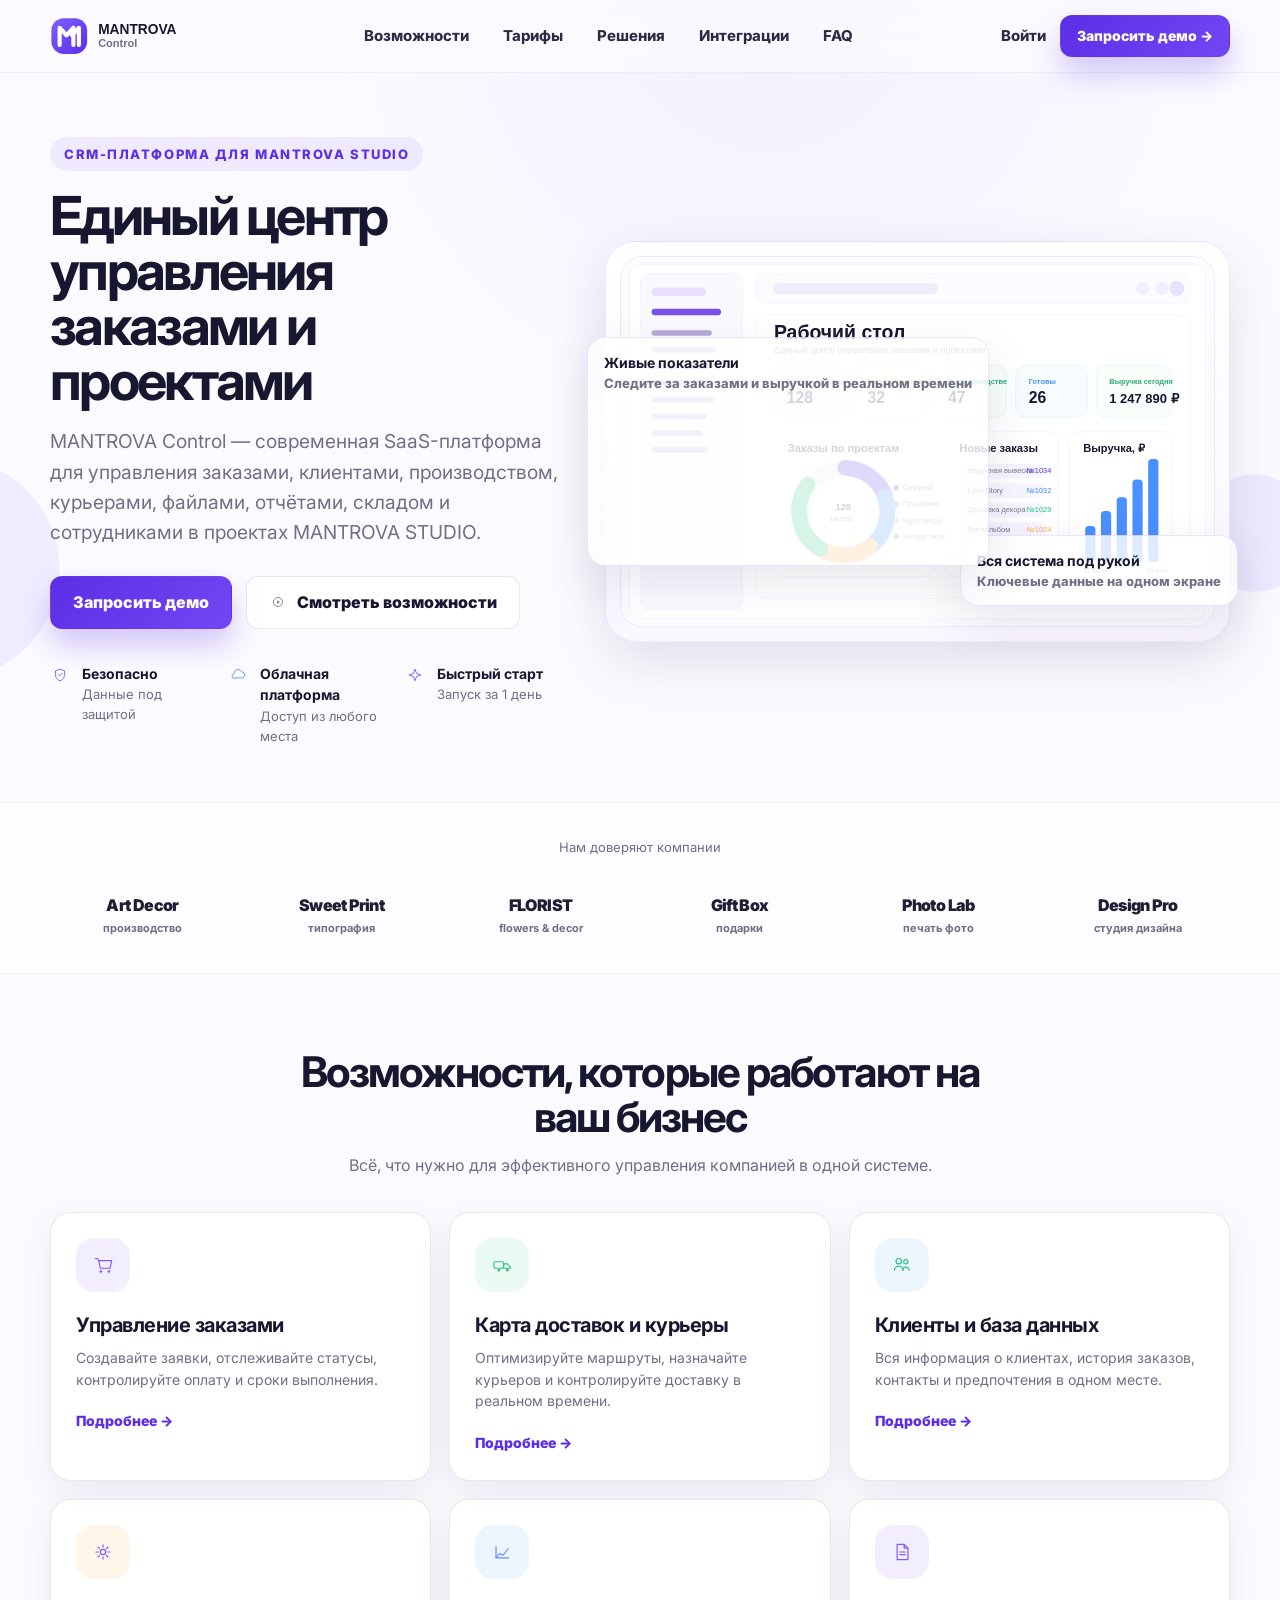
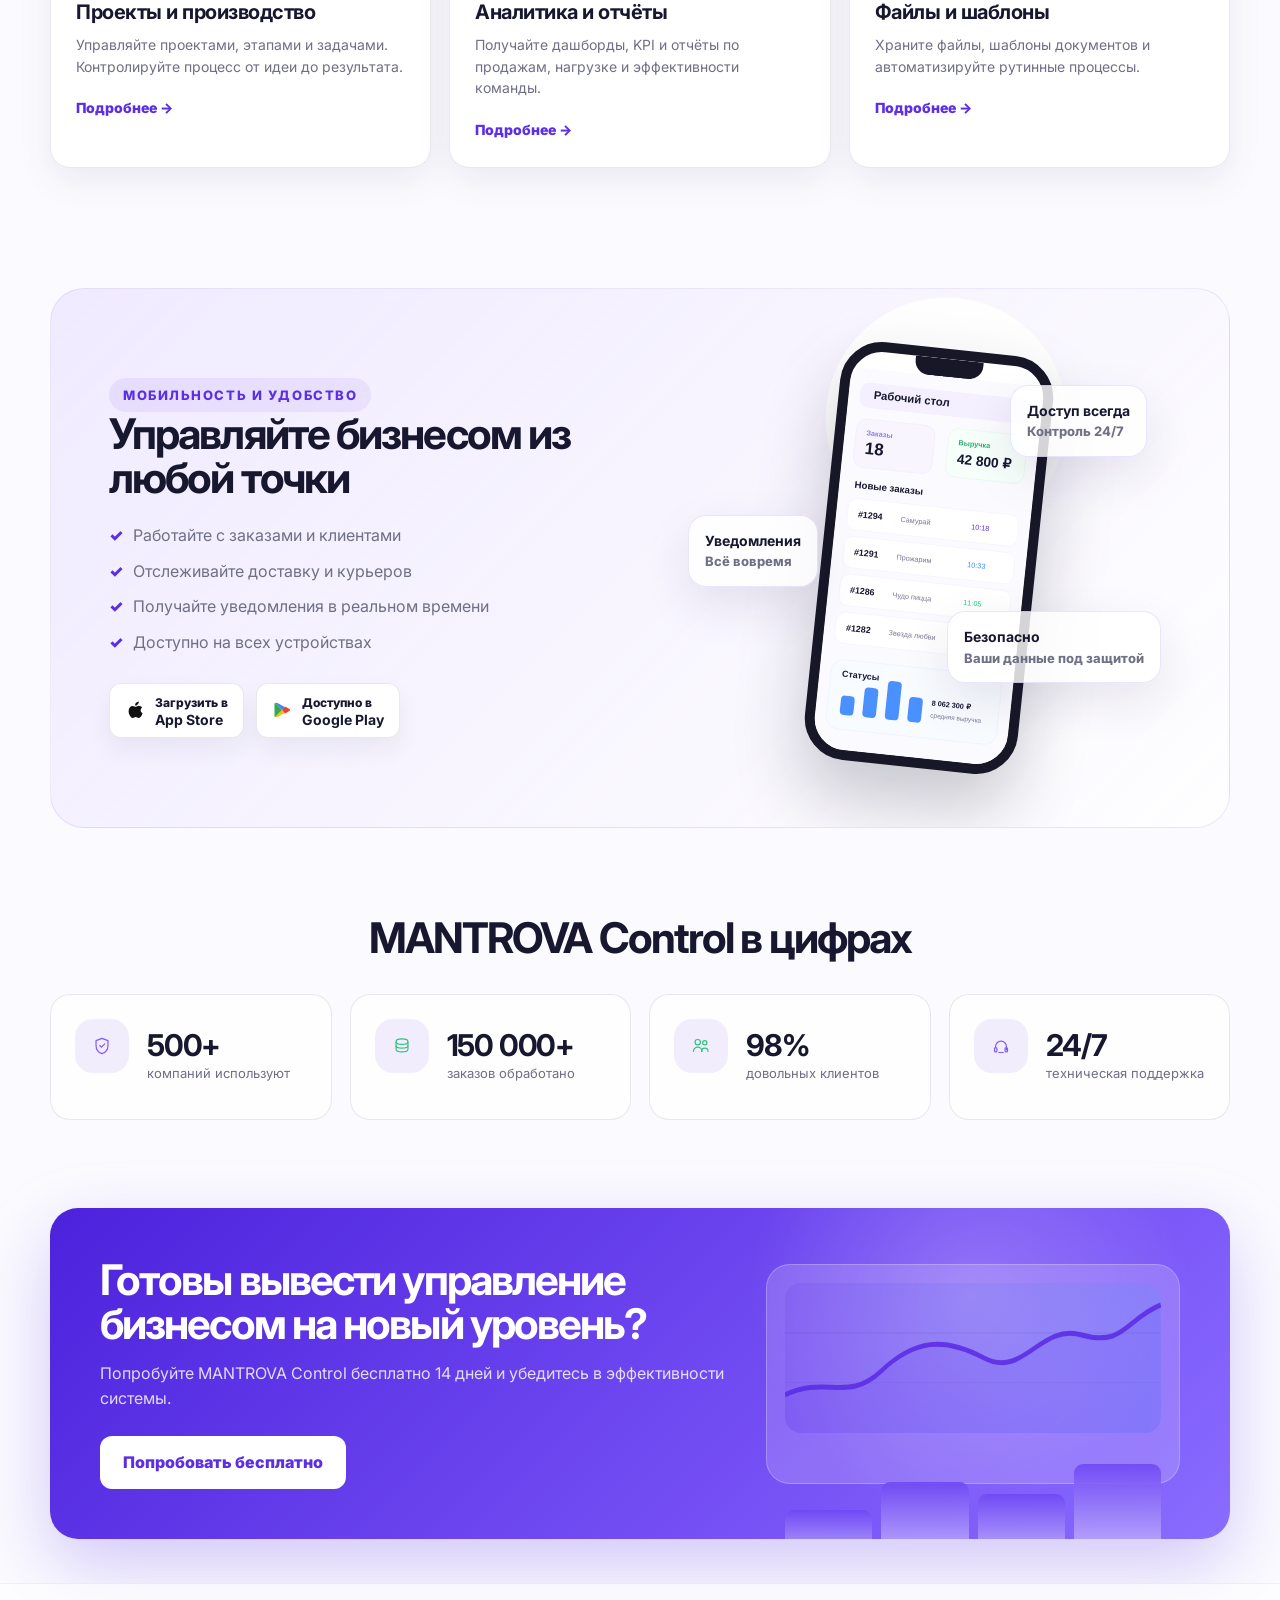
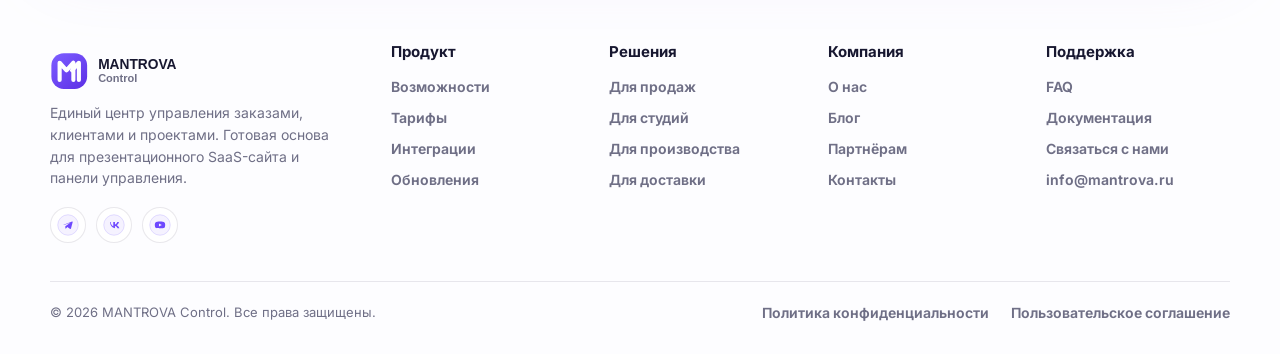
==== commit 57770c66: "Add files via upload" ====
--- a/index.html
+++ b/index.html
@@ -3,10 +3,10 @@
 <head>
   <meta charset="utf-8">
   <meta name="viewport" content="width=device-width, initial-scale=1">
-  <title>MControl — единый центр управления</title>
-  <meta name="description" content="MControl — единая платформа для управления заказами, клиентами, производством, доставкой и отчётами.">
+  <title>MANTROVA Control — управление заказами и процессами</title>
+  <meta name="description" content="MANTROVA Control — единая платформа для управления заказами, клиентами, производством, доставкой и отчётами.">
   <meta name="theme-color" content="#5c2ee5">
-  <link rel="icon" href="assets/img/favicon.webp" type="image/svg+xml">
+  <link rel="icon" href="assets/img/favicon.svg" type="image/svg+xml">
   <link rel="preconnect" href="https://fonts.googleapis.com">
   <link rel="preconnect" href="https://fonts.gstatic.com" crossorigin>
   <link href="https://fonts.googleapis.com/css2?family=Inter:wght@400;500;600;700;800;900&display=swap" rel="stylesheet">
@@ -15,7 +15,7 @@
 <body>
 <a class="skip-link" href="#main">К содержанию</a>
 <header class="header"><div class="container nav">
-      <a class="logo" href="index.html" aria-label="MControl"><img src="assets/img/logo/logo-full.webp" alt="MControl"></a>
+      <a class="logo" href="index.html" aria-label="MANTROVA Control"><img src="assets/img/logo/logo-full.svg" alt="MANTROVA Control"></a>
       <nav class="nav-menu" data-nav-menu aria-label="Главная навигация"><a class="nav-link " href="features.html">Возможности</a><a class="nav-link " href="pricing.html">Тарифы</a><a class="nav-link " href="solutions.html">Решения</a><a class="nav-link " href="integrations.html">Интеграции</a><a class="nav-link " href="faq.html">FAQ</a></nav>
       <div class="nav-actions">
         <a class="login-link" href="faq.html#demo">Войти</a>
@@ -27,22 +27,22 @@
 <section class="hero">
   <div class="container hero-grid">
     <div class="hero-copy">
-      <span class="eyebrow">CRM-платформа</span>
-      <h1>Единый центр управления</h1>
-      <p class="lead">MControl — современная SaaS-платформа для управления заказами, клиентами, производством, курьерами, файлами, отчётами, складом и т.д.</p>
+      <span class="eyebrow">CRM-платформа для MANTROVA STUDIO</span>
+      <h1>Единый центр управления заказами и проектами</h1>
+      <p class="lead">MANTROVA Control — современная SaaS-платформа для управления заказами, клиентами, производством, курьерами, файлами, отчётами, складом и сотрудниками в проектах MANTROVA STUDIO.</p>
       <div class="hero-actions"><a class="btn primary" href="faq.html#demo">Запросить демо</a><a class="btn secondary" href="features.html"><img class="contact-inline-icon" src="assets/img/icons/play.svg" alt=""> Смотреть возможности</a></div>
       <div class="trust-row"><div class="trust-item"><img class="trust-icon" src="assets/img/icons/shield.svg" alt="Безопасно"><span><b>Безопасно</b>Данные под защитой</span></div><div class="trust-item"><img class="trust-icon" src="assets/img/icons/cloud.svg" alt="Облачная платформа"><span><b>Облачная платформа</b>Доступ из любого места</span></div><div class="trust-item"><img class="trust-icon" src="assets/img/icons/spark.svg" alt="Быстрый старт"><span><b>Быстрый старт</b>Запуск за 1 день</span></div></div>
     </div>
     <div class="hero-visual">
       <div class="hero-screen-wrap">
-        <div class="hero-screen-frame"><img class="hero-dashboard-image" src="assets/img/mockups/hero-dashboard.webp" alt="Пример экрана панели управления"></div>
+        <div class="hero-screen-frame"><img class="hero-dashboard-image" src="assets/img/mockups/hero-dashboard.svg" alt="Пример экрана панели управления"></div>
       </div>
-      <!-- <div class="float-note note-1"><b>Вся система под рукой</b>Ключевые данные на одном экране</div>
-      <div class="float-note note-2"><b>Живые показатели</b>Следите за заказами и выручкой в реальном времени</div> -->
+      <div class="float-note note-1"><b>Вся система под рукой</b>Ключевые данные на одном экране</div>
+      <div class="float-note note-2"><b>Живые показатели</b>Следите за заказами и выручкой в реальном времени</div>
     </div>
   </div>
 </section>
-<section class="logo-cloud"><div class="container"><p>Нам доверяют компании</p><div class="logo-list"><div class="client-logo">Звезда любви<small>производство</small></div><div class="client-logo">Чоколад<small>магазин</small></div><div class="client-logo">КРАКЕН<small>ресторан</small></div><div class="client-logo">КРАКЕН<small>доставка</small></div><div class="client-logo">MANTROVA Studio<small>магазин</small></div><div class="client-logo">Сушидза<small>ресторан</small></div></div></div></section>
+<section class="logo-cloud"><div class="container"><p>Нам доверяют компании</p><div class="logo-list"><div class="client-logo">Art Decor<small>производство</small></div><div class="client-logo">Sweet Print<small>типография</small></div><div class="client-logo">FLORIST<small>flowers & decor</small></div><div class="client-logo">Gift Box<small>подарки</small></div><div class="client-logo">Photo Lab<small>печать фото</small></div><div class="client-logo">Design Pro<small>студия дизайна</small></div></div></div></section>
 <section class="section"><div class="container"><div class="section-title"><h2>Возможности, которые работают на ваш бизнес</h2><p class="muted">Всё, что нужно для эффективного управления компанией в одной системе.</p></div><div class="card-grid"><article class="feature-card"><span class="icon-box "><img class="icon-image" src="assets/img/icons/orders.svg" alt="Иконка заказов"></span><h3>Управление заказами</h3><p>Создавайте заявки, отслеживайте статусы, контролируйте оплату и сроки выполнения.</p><a class="text-link" href="features.html">Подробнее</a></article><article class="feature-card"><span class="icon-box green"><img class="icon-image" src="assets/img/icons/delivery.svg" alt="Иконка доставки"></span><h3>Карта доставок и курьеры</h3><p>Оптимизируйте маршруты, назначайте курьеров и контролируйте доставку в реальном времени.</p><a class="text-link" href="features.html">Подробнее</a></article><article class="feature-card"><span class="icon-box blue"><img class="icon-image" src="assets/img/icons/customers.svg" alt="Иконка клиентов"></span><h3>Клиенты и база данных</h3><p>Вся информация о клиентах, история заказов, контакты и предпочтения в одном месте.</p><a class="text-link" href="features.html">Подробнее</a></article><article class="feature-card"><span class="icon-box orange"><img class="icon-image" src="assets/img/icons/automation.svg" alt="Иконка автоматизации"></span><h3>Проекты и производство</h3><p>Управляйте проектами, этапами и задачами. Контролируйте процесс от идеи до результата.</p><a class="text-link" href="features.html">Подробнее</a></article><article class="feature-card"><span class="icon-box blue"><img class="icon-image" src="assets/img/icons/analytics.svg" alt="Иконка аналитики"></span><h3>Аналитика и отчёты</h3><p>Получайте дашборды, KPI и отчёты по продажам, нагрузке и эффективности команды.</p><a class="text-link" href="features.html">Подробнее</a></article><article class="feature-card"><span class="icon-box "><img class="icon-image" src="assets/img/icons/files.svg" alt="Иконка файлов"></span><h3>Файлы и шаблоны</h3><p>Храните файлы, шаблоны документов и автоматизируйте рутинные процессы.</p><a class="text-link" href="features.html">Подробнее</a></article></div></div></section>
 <section class="section compact"><div class="container mobile-section">
   <div><span class="eyebrow">Мобильность и удобство</span><h2>Управляйте бизнесом из любой точки</h2><ul class="check-list"><li>Работайте с заказами и клиентами</li><li>Отслеживайте доставку и курьеров</li><li>Получайте уведомления в реальном времени</li><li>Доступно на всех устройствах</li></ul><div class="store-row"><span class="store-badge"><img class="store-icon" src="assets/img/stores/app-store.svg" alt="App Store"><span>Загрузить в <b>App Store</b></span></span><span class="store-badge"><img class="store-icon" src="assets/img/stores/google-play.svg" alt="Google Play"><span>Доступно в <b>Google Play</b></span></span></div></div>
@@ -53,7 +53,7 @@
 </main>
 <footer class="footer"><div class="container">
       <div class="footer-grid">
-        <div><a class="logo" href="index.html" aria-label="MANTROVA Control"><img src="assets/img/logo/logo-full.webp" alt="MANTROVA Control"></a><p>Единый центр управления заказами, клиентами и проектами. Готовая основа для презентационного SaaS-сайта и панели управления.</p>
+        <div><a class="logo" href="index.html" aria-label="MANTROVA Control"><img src="assets/img/logo/logo-full.svg" alt="MANTROVA Control"></a><p>Единый центр управления заказами, клиентами и проектами. Готовая основа для презентационного SaaS-сайта и панели управления.</p>
           <div class="socials"><a href="#" aria-label="Telegram"><img class="social-icon" src="assets/img/socials/telegram.svg" alt="Telegram"></a><a href="#" aria-label="VK"><img class="social-icon" src="assets/img/socials/vk.svg" alt="VK"></a><a href="#" aria-label="YouTube"><img class="social-icon" src="assets/img/socials/youtube.svg" alt="YouTube"></a></div></div>
         <div><h4>Продукт</h4><a href="features.html">Возможности</a><a href="pricing.html">Тарифы</a><a href="integrations.html">Интеграции</a><a href="features.html">Обновления</a></div>
         <div><h4>Решения</h4><a href="solutions.html">Для продаж</a><a href="solutions.html">Для студий</a><a href="solutions.html">Для производства</a><a href="solutions.html">Для доставки</a></div>
@@ -64,4 +64,4 @@
     </div></footer><div class="toast" data-toast role="status" aria-live="polite"></div>
 <script src="assets/js/main.js"></script>
 </body>
-</html>
+</html>
--- a/assets/css/style.css
+++ b/assets/css/style.css
@@ -1265,3 +1265,11 @@
     padding: 10px;
   }
 }
+
+/* Form submit state */
+.btn:disabled,
+button:disabled {
+  cursor: not-allowed;
+  opacity: .7;
+  transform: none !important;
+}
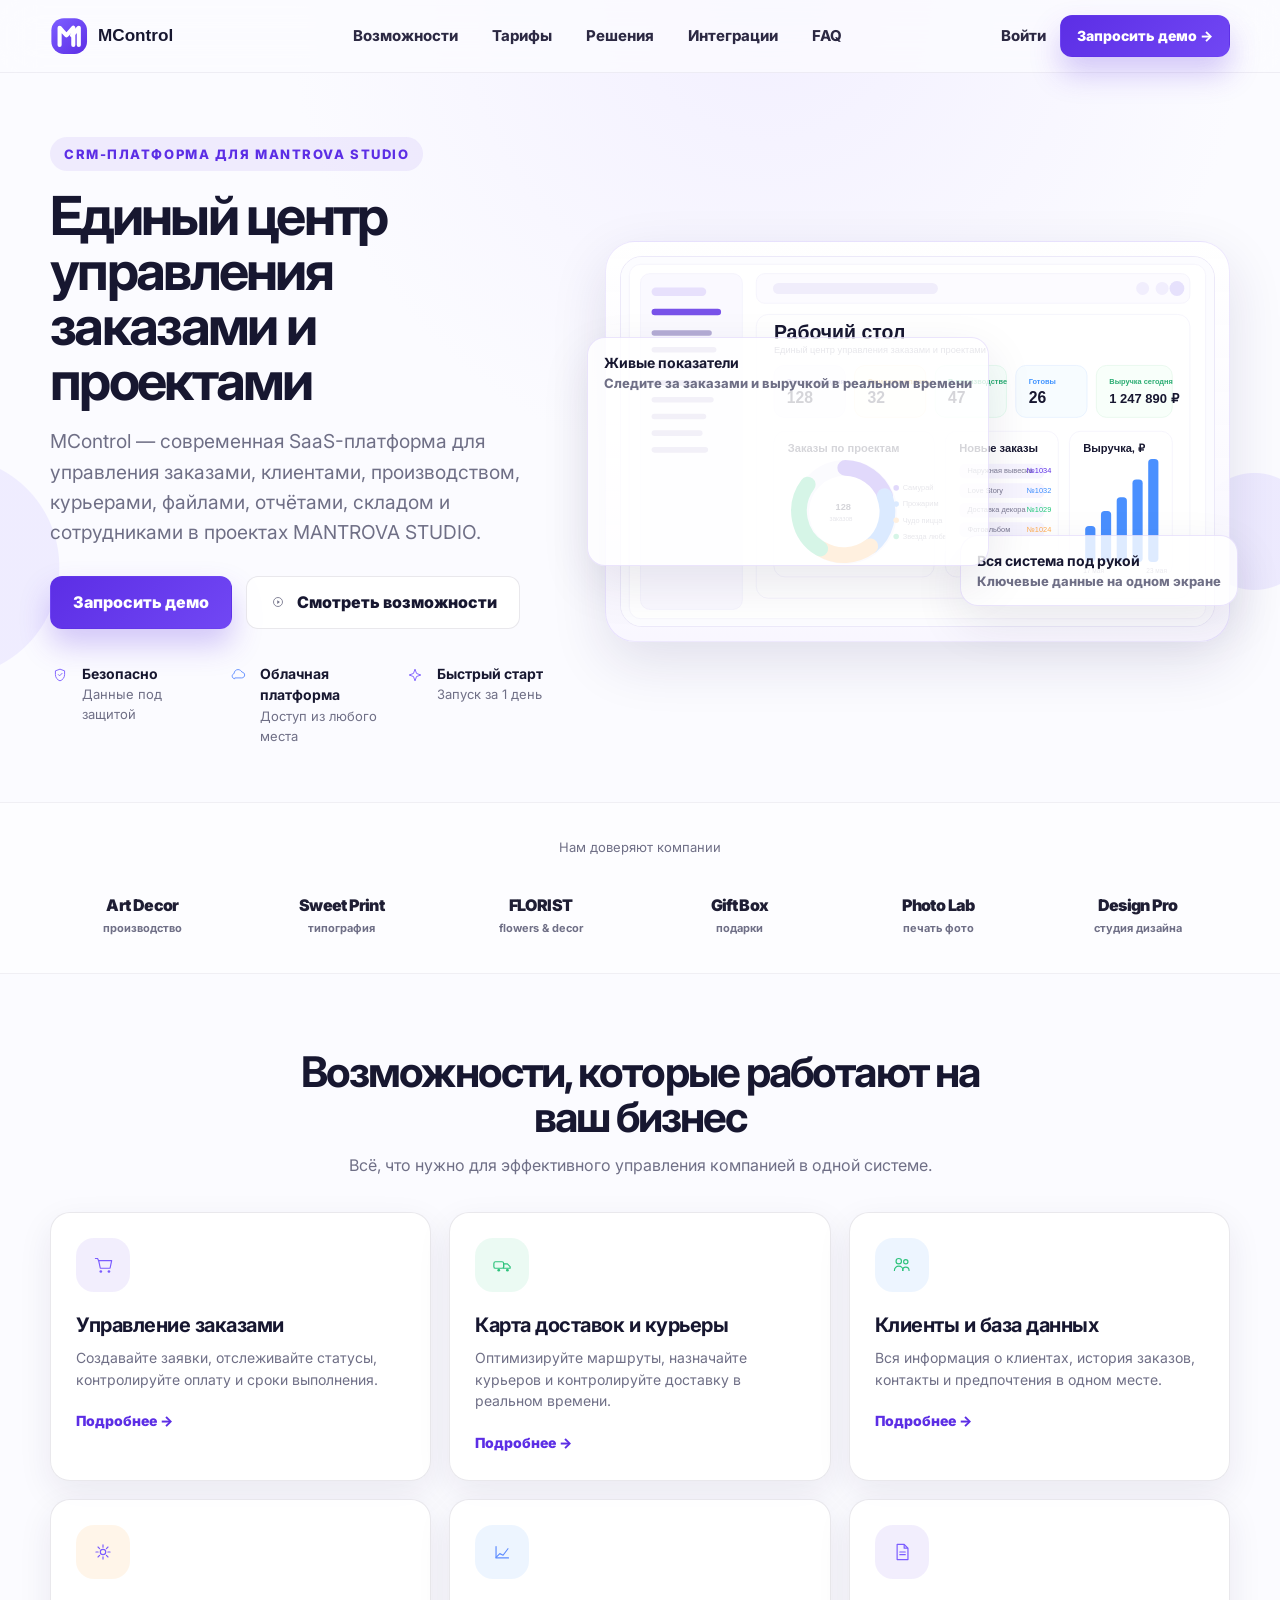
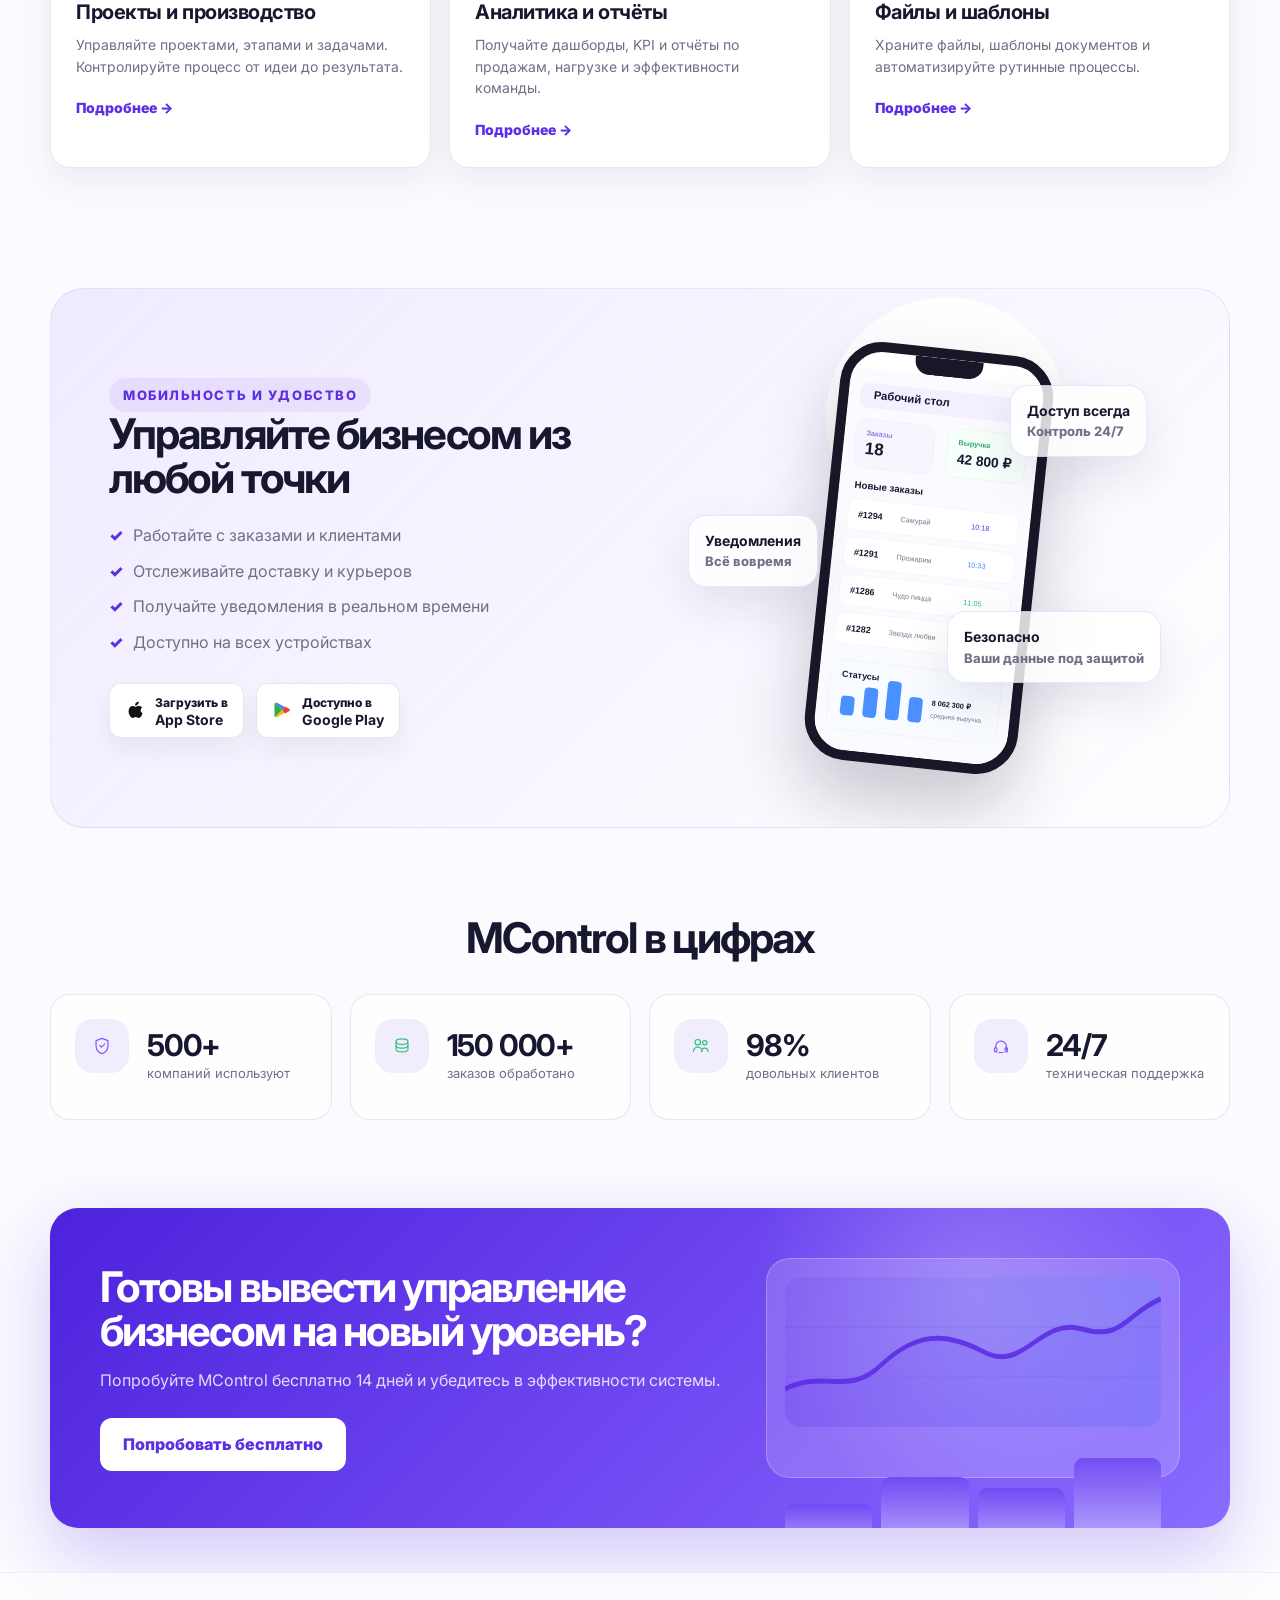
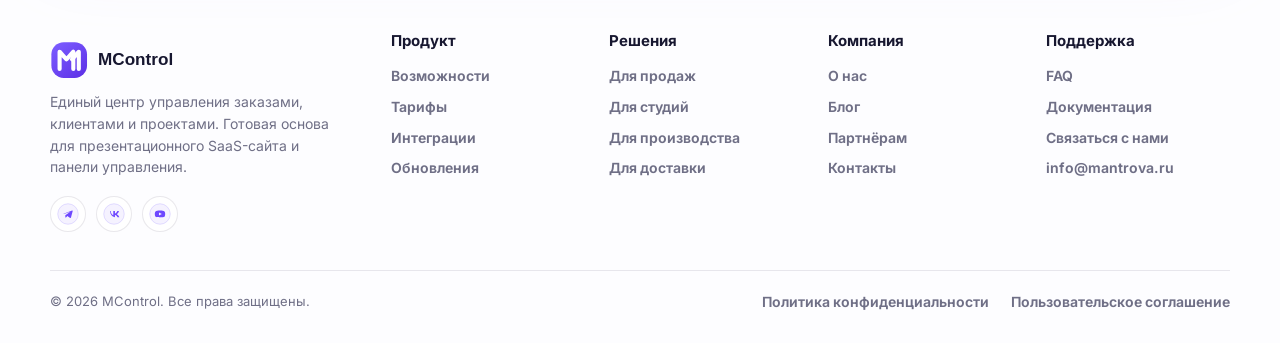
==== commit 2334ce07: "Add files via upload" ====
--- a/index.html
+++ b/index.html
@@ -3,8 +3,8 @@
 <head>
   <meta charset="utf-8">
   <meta name="viewport" content="width=device-width, initial-scale=1">
-  <title>MANTROVA Control — управление заказами и процессами</title>
-  <meta name="description" content="MANTROVA Control — единая платформа для управления заказами, клиентами, производством, доставкой и отчётами.">
+  <title>MControl — управление заказами и процессами</title>
+  <meta name="description" content="MControl — единая платформа для управления заказами, клиентами, производством, доставкой и отчётами.">
   <meta name="theme-color" content="#5c2ee5">
   <link rel="icon" href="assets/img/favicon.svg" type="image/svg+xml">
   <link rel="preconnect" href="https://fonts.googleapis.com">
@@ -15,7 +15,7 @@
 <body>
 <a class="skip-link" href="#main">К содержанию</a>
 <header class="header"><div class="container nav">
-      <a class="logo" href="index.html" aria-label="MANTROVA Control"><img src="assets/img/logo/logo-full.svg" alt="MANTROVA Control"></a>
+      <a class="logo" href="index.html" aria-label="MControl"><img src="assets/img/logo/logo-full.svg" alt="MControl"></a>
       <nav class="nav-menu" data-nav-menu aria-label="Главная навигация"><a class="nav-link " href="features.html">Возможности</a><a class="nav-link " href="pricing.html">Тарифы</a><a class="nav-link " href="solutions.html">Решения</a><a class="nav-link " href="integrations.html">Интеграции</a><a class="nav-link " href="faq.html">FAQ</a></nav>
       <div class="nav-actions">
         <a class="login-link" href="faq.html#demo">Войти</a>
@@ -29,7 +29,7 @@
     <div class="hero-copy">
       <span class="eyebrow">CRM-платформа для MANTROVA STUDIO</span>
       <h1>Единый центр управления заказами и проектами</h1>
-      <p class="lead">MANTROVA Control — современная SaaS-платформа для управления заказами, клиентами, производством, курьерами, файлами, отчётами, складом и сотрудниками в проектах MANTROVA STUDIO.</p>
+      <p class="lead">MControl — современная SaaS-платформа для управления заказами, клиентами, производством, курьерами, файлами, отчётами, складом и сотрудниками в проектах MANTROVA STUDIO.</p>
       <div class="hero-actions"><a class="btn primary" href="faq.html#demo">Запросить демо</a><a class="btn secondary" href="features.html"><img class="contact-inline-icon" src="assets/img/icons/play.svg" alt=""> Смотреть возможности</a></div>
       <div class="trust-row"><div class="trust-item"><img class="trust-icon" src="assets/img/icons/shield.svg" alt="Безопасно"><span><b>Безопасно</b>Данные под защитой</span></div><div class="trust-item"><img class="trust-icon" src="assets/img/icons/cloud.svg" alt="Облачная платформа"><span><b>Облачная платформа</b>Доступ из любого места</span></div><div class="trust-item"><img class="trust-icon" src="assets/img/icons/spark.svg" alt="Быстрый старт"><span><b>Быстрый старт</b>Запуск за 1 день</span></div></div>
     </div>
@@ -48,19 +48,19 @@
   <div><span class="eyebrow">Мобильность и удобство</span><h2>Управляйте бизнесом из любой точки</h2><ul class="check-list"><li>Работайте с заказами и клиентами</li><li>Отслеживайте доставку и курьеров</li><li>Получайте уведомления в реальном времени</li><li>Доступно на всех устройствах</li></ul><div class="store-row"><span class="store-badge"><img class="store-icon" src="assets/img/stores/app-store.svg" alt="App Store"><span>Загрузить в <b>App Store</b></span></span><span class="store-badge"><img class="store-icon" src="assets/img/stores/google-play.svg" alt="Google Play"><span>Доступно в <b>Google Play</b></span></span></div></div>
   <div class="phone-wrap"><div class="phone"><div class="phone-notch"></div><div class="phone-screen"><img class="phone-screen-image" src="assets/img/mockups/mobile-screen.svg" alt="Экран мобильного приложения"></div></div><div class="float-note phone-float one"><b>Доступ всегда</b>Контроль 24/7</div><div class="float-note phone-float two"><b>Безопасно</b>Ваши данные под защитой</div><div class="float-note phone-float three"><b>Уведомления</b>Всё вовремя</div></div>
 </div></section>
-<section class="section compact"><div class="container"><div class="section-title"><h2>MANTROVA Control в цифрах</h2></div><div class="stats-grid"><div class="stat-card"><span class="icon-box "><img class="icon-image" src="assets/img/icons/shield.svg" alt="Иконка безопасности"></span><div><strong>500+</strong><span>компаний используют</span></div></div><div class="stat-card"><span class="icon-box "><img class="icon-image" src="assets/img/icons/database.svg" alt="Иконка базы данных"></span><div><strong>150 000+</strong><span>заказов обработано</span></div></div><div class="stat-card"><span class="icon-box "><img class="icon-image" src="assets/img/icons/customers.svg" alt="Иконка клиентов"></span><div><strong>98%</strong><span>довольных клиентов</span></div></div><div class="stat-card"><span class="icon-box "><img class="icon-image" src="assets/img/icons/headset.svg" alt="Иконка поддержки"></span><div><strong>24/7</strong><span>техническая поддержка</span></div></div></div></div></section>
-<section class="section compact"><div class="container"><div class="cta-band"><div><h2>Готовы вывести управление бизнесом на новый уровень?</h2><p>Попробуйте MANTROVA Control бесплатно 14 дней и убедитесь в эффективности системы.</p><a class="btn" href="faq.html#demo">Попробовать бесплатно</a></div><div class="cta-visual"><div class="line-chart"><svg viewBox="0 0 500 150" preserveAspectRatio="none"><path d="M0 112 C55 92 83 120 128 88 S212 54 265 75 339 40 395 52 454 36 500 22" fill="none" stroke="rgba(92,46,229,.9)" stroke-width="5"/><path d="M0 112 C55 92 83 120 128 88 S212 54 265 75 339 40 395 52 454 36 500 22 L500 150 L0 150 Z" fill="rgba(92,46,229,.10)"/></svg></div><div class="bar-chart"><i style="height:52%"></i><i style="height:76%"></i><i style="height:66%"></i><i style="height:92%"></i></div></div></div></div></section>
+<section class="section compact"><div class="container"><div class="section-title"><h2>MControl в цифрах</h2></div><div class="stats-grid"><div class="stat-card"><span class="icon-box "><img class="icon-image" src="assets/img/icons/shield.svg" alt="Иконка безопасности"></span><div><strong>500+</strong><span>компаний используют</span></div></div><div class="stat-card"><span class="icon-box "><img class="icon-image" src="assets/img/icons/database.svg" alt="Иконка базы данных"></span><div><strong>150 000+</strong><span>заказов обработано</span></div></div><div class="stat-card"><span class="icon-box "><img class="icon-image" src="assets/img/icons/customers.svg" alt="Иконка клиентов"></span><div><strong>98%</strong><span>довольных клиентов</span></div></div><div class="stat-card"><span class="icon-box "><img class="icon-image" src="assets/img/icons/headset.svg" alt="Иконка поддержки"></span><div><strong>24/7</strong><span>техническая поддержка</span></div></div></div></div></section>
+<section class="section compact"><div class="container"><div class="cta-band"><div><h2>Готовы вывести управление бизнесом на новый уровень?</h2><p>Попробуйте MControl бесплатно 14 дней и убедитесь в эффективности системы.</p><a class="btn" href="faq.html#demo">Попробовать бесплатно</a></div><div class="cta-visual"><div class="line-chart"><svg viewBox="0 0 500 150" preserveAspectRatio="none"><path d="M0 112 C55 92 83 120 128 88 S212 54 265 75 339 40 395 52 454 36 500 22" fill="none" stroke="rgba(92,46,229,.9)" stroke-width="5"/><path d="M0 112 C55 92 83 120 128 88 S212 54 265 75 339 40 395 52 454 36 500 22 L500 150 L0 150 Z" fill="rgba(92,46,229,.10)"/></svg></div><div class="bar-chart"><i style="height:52%"></i><i style="height:76%"></i><i style="height:66%"></i><i style="height:92%"></i></div></div></div></div></section>
 </main>
 <footer class="footer"><div class="container">
       <div class="footer-grid">
-        <div><a class="logo" href="index.html" aria-label="MANTROVA Control"><img src="assets/img/logo/logo-full.svg" alt="MANTROVA Control"></a><p>Единый центр управления заказами, клиентами и проектами. Готовая основа для презентационного SaaS-сайта и панели управления.</p>
+        <div><a class="logo" href="index.html" aria-label="MControl"><img src="assets/img/logo/logo-full.svg" alt="MControl"></a><p>Единый центр управления заказами, клиентами и проектами. Готовая основа для презентационного SaaS-сайта и панели управления.</p>
           <div class="socials"><a href="#" aria-label="Telegram"><img class="social-icon" src="assets/img/socials/telegram.svg" alt="Telegram"></a><a href="#" aria-label="VK"><img class="social-icon" src="assets/img/socials/vk.svg" alt="VK"></a><a href="#" aria-label="YouTube"><img class="social-icon" src="assets/img/socials/youtube.svg" alt="YouTube"></a></div></div>
         <div><h4>Продукт</h4><a href="features.html">Возможности</a><a href="pricing.html">Тарифы</a><a href="integrations.html">Интеграции</a><a href="features.html">Обновления</a></div>
         <div><h4>Решения</h4><a href="solutions.html">Для продаж</a><a href="solutions.html">Для студий</a><a href="solutions.html">Для производства</a><a href="solutions.html">Для доставки</a></div>
         <div><h4>Компания</h4><a href="faq.html">О нас</a><a href="faq.html">Блог</a><a href="faq.html#demo">Партнёрам</a><a href="faq.html#demo">Контакты</a></div>
         <div><h4>Поддержка</h4><a href="faq.html">FAQ</a><a href="integrations.html">Документация</a><a href="faq.html#demo">Связаться с нами</a><a href="mailto:info@mantrova.ru">info@mantrova.ru</a></div>
       </div>
-      <div class="footer-bottom"><span>© 2026 MANTROVA Control. Все права защищены.</span><span><a href="#">Политика конфиденциальности</a><a href="#">Пользовательское соглашение</a></span></div>
+      <div class="footer-bottom"><span>© 2026 MControl. Все права защищены.</span><span><a href="#">Политика конфиденциальности</a><a href="#">Пользовательское соглашение</a></span></div>
     </div></footer><div class="toast" data-toast role="status" aria-live="polite"></div>
 <script src="assets/js/main.js"></script>
 </body>
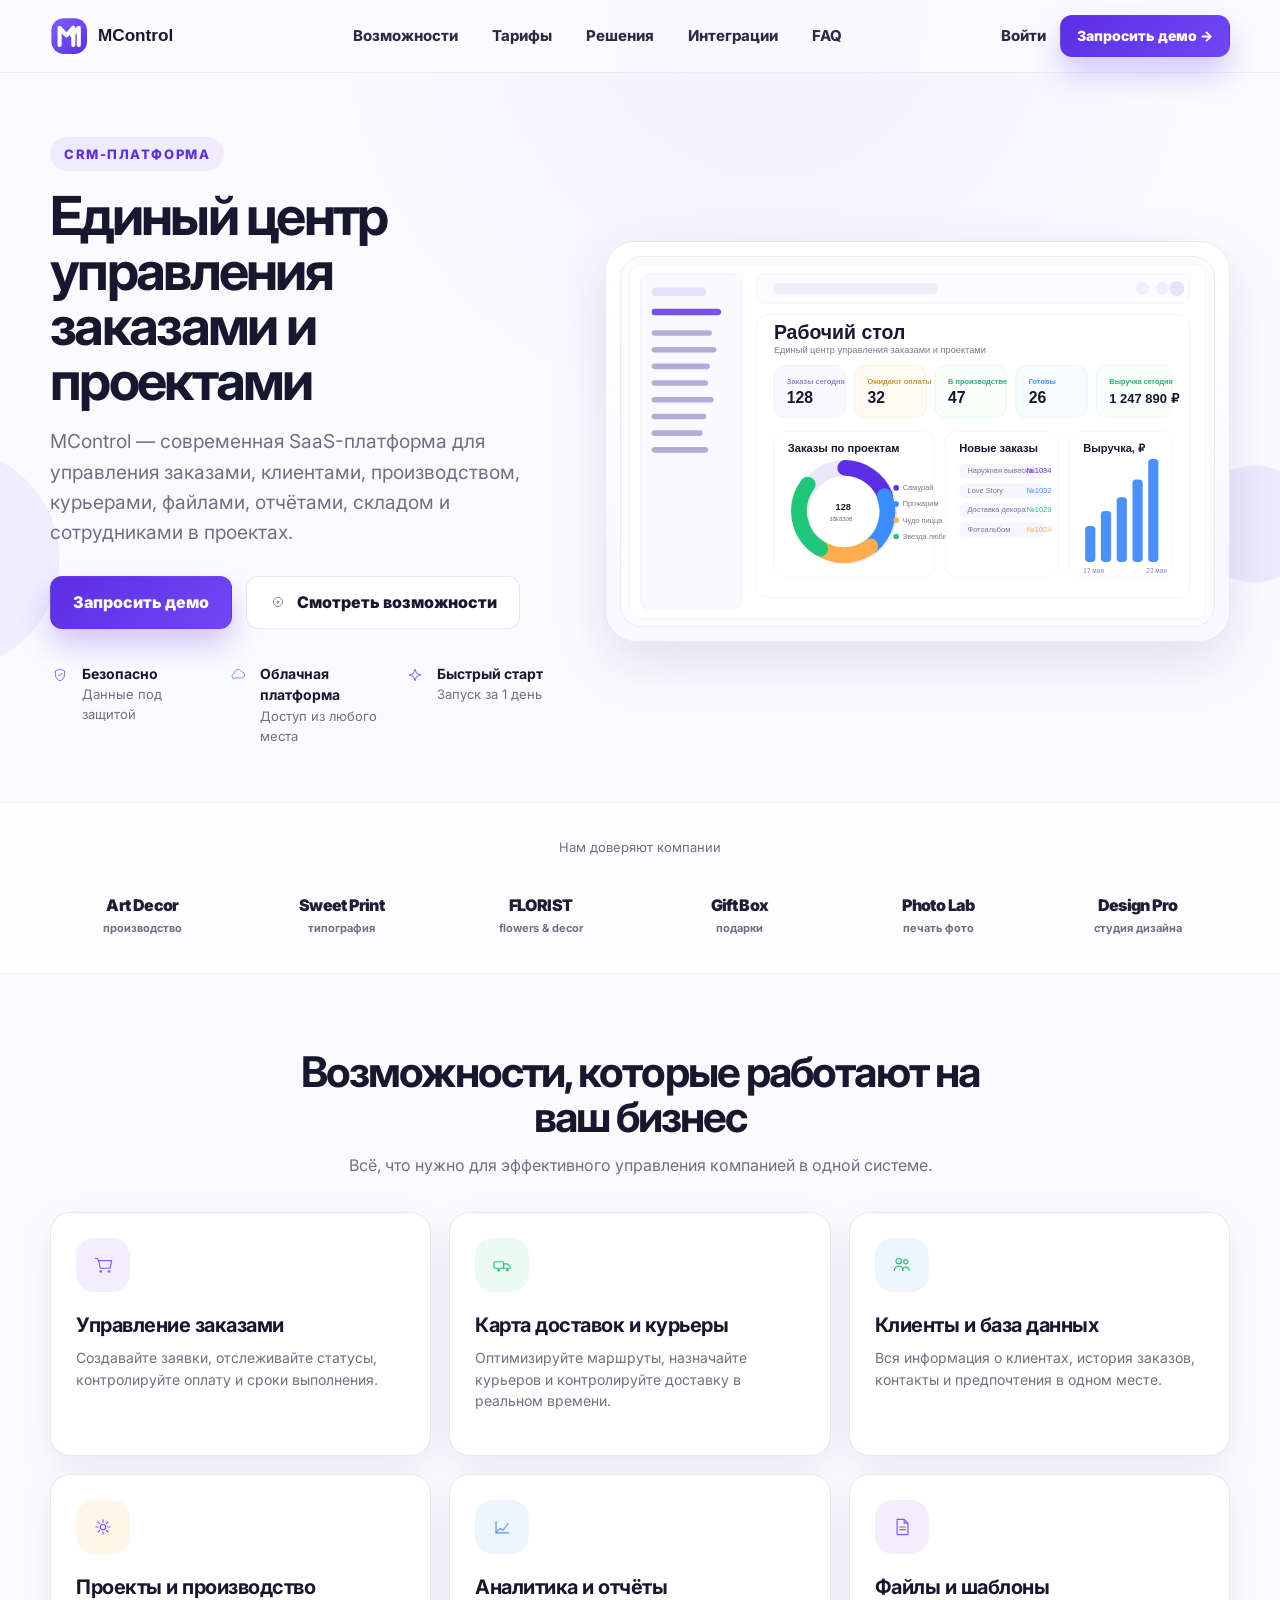
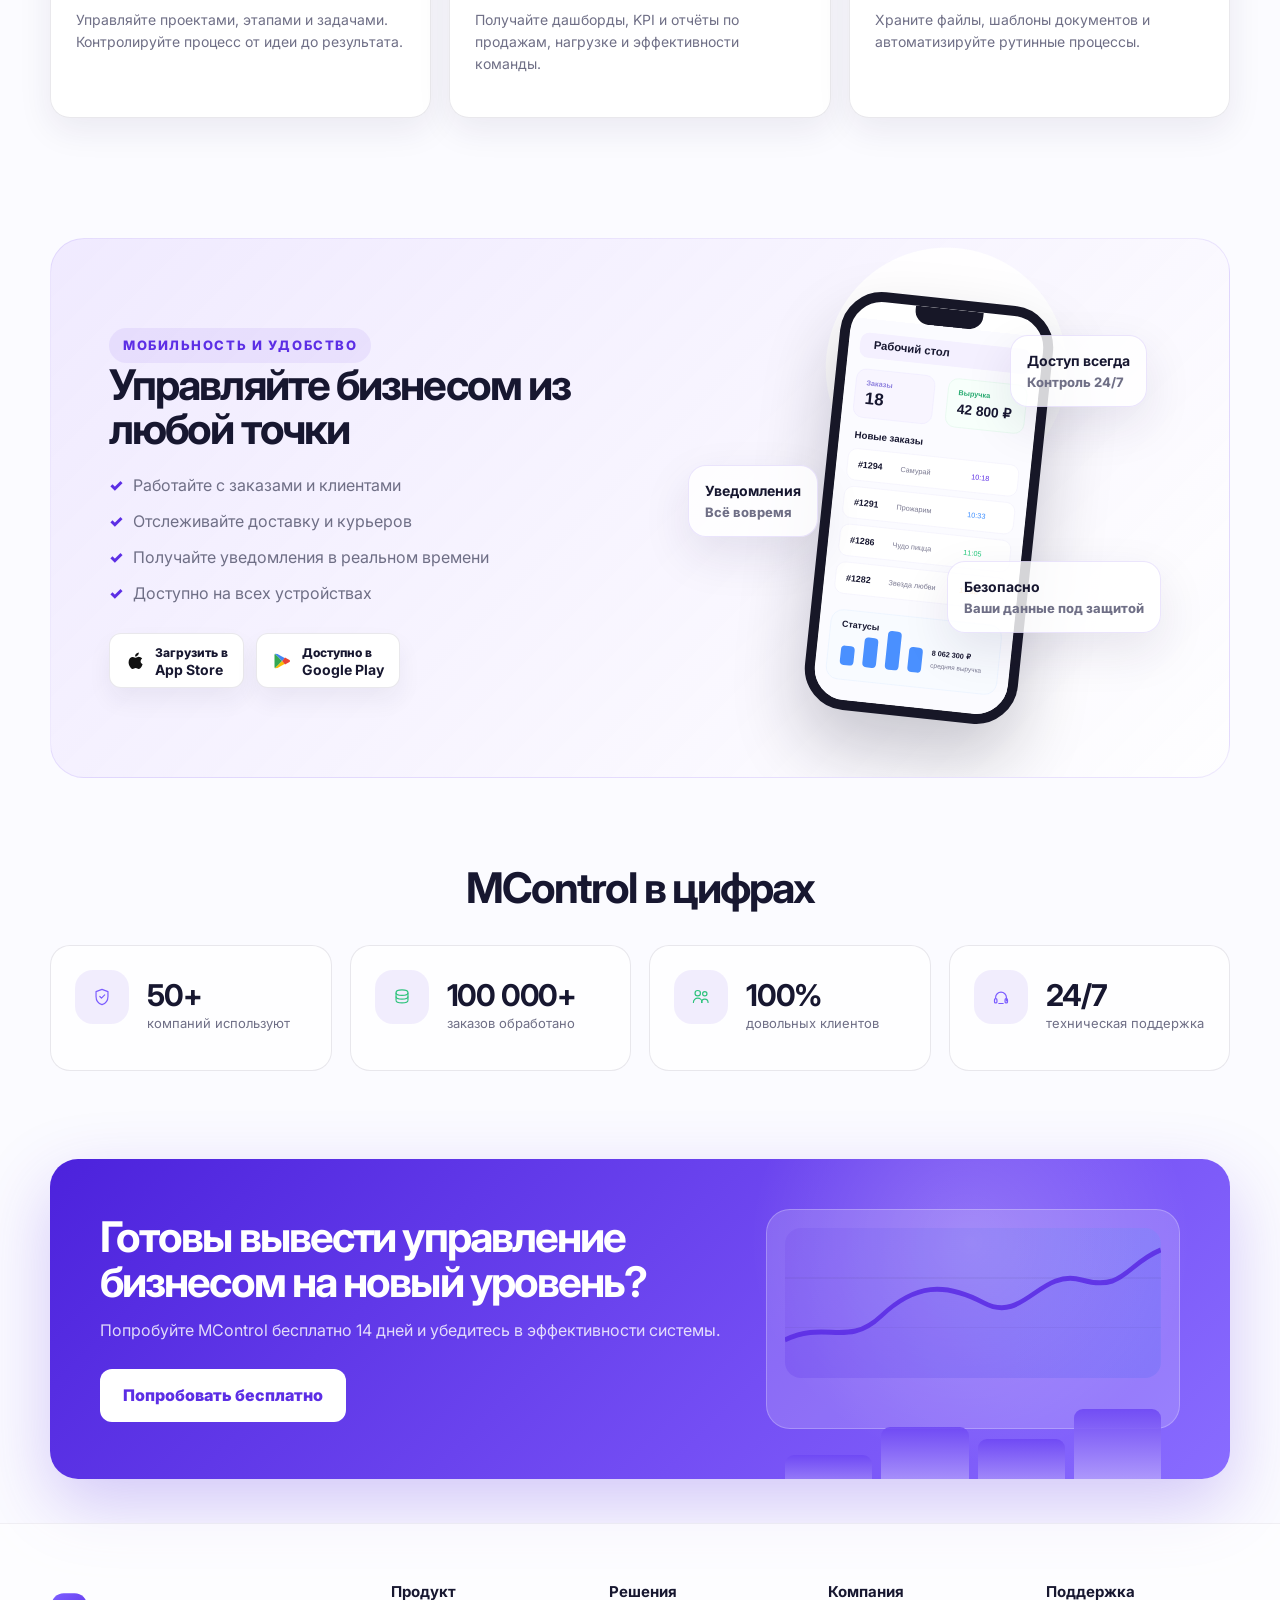
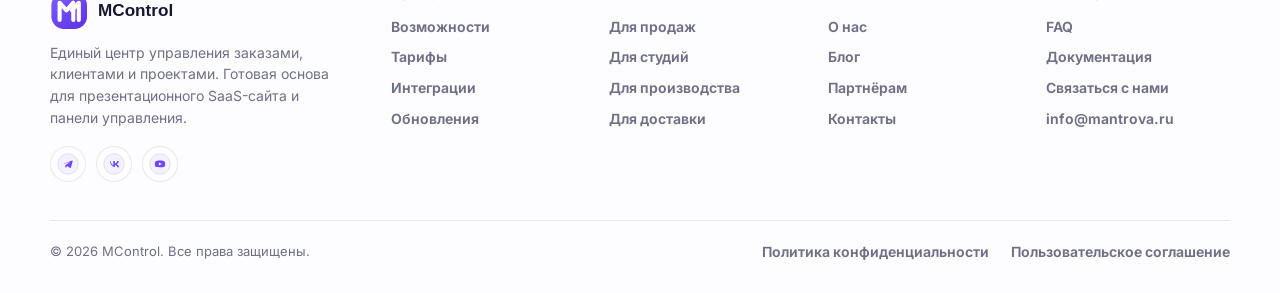
==== commit ea84b8e8: "Update index.html" ====
--- a/index.html
+++ b/index.html
@@ -27,9 +27,9 @@
 <section class="hero">
   <div class="container hero-grid">
     <div class="hero-copy">
-      <span class="eyebrow">CRM-платформа для MANTROVA STUDIO</span>
+      <span class="eyebrow">CRM-платформа</span>
       <h1>Единый центр управления заказами и проектами</h1>
-      <p class="lead">MControl — современная SaaS-платформа для управления заказами, клиентами, производством, курьерами, файлами, отчётами, складом и сотрудниками в проектах MANTROVA STUDIO.</p>
+      <p class="lead">MControl — современная SaaS-платформа для управления заказами, клиентами, производством, курьерами, файлами, отчётами, складом и сотрудниками в проектах.</p>
       <div class="hero-actions"><a class="btn primary" href="faq.html#demo">Запросить демо</a><a class="btn secondary" href="features.html"><img class="contact-inline-icon" src="assets/img/icons/play.svg" alt=""> Смотреть возможности</a></div>
       <div class="trust-row"><div class="trust-item"><img class="trust-icon" src="assets/img/icons/shield.svg" alt="Безопасно"><span><b>Безопасно</b>Данные под защитой</span></div><div class="trust-item"><img class="trust-icon" src="assets/img/icons/cloud.svg" alt="Облачная платформа"><span><b>Облачная платформа</b>Доступ из любого места</span></div><div class="trust-item"><img class="trust-icon" src="assets/img/icons/spark.svg" alt="Быстрый старт"><span><b>Быстрый старт</b>Запуск за 1 день</span></div></div>
     </div>
@@ -37,18 +37,18 @@
       <div class="hero-screen-wrap">
         <div class="hero-screen-frame"><img class="hero-dashboard-image" src="assets/img/mockups/hero-dashboard.svg" alt="Пример экрана панели управления"></div>
       </div>
-      <div class="float-note note-1"><b>Вся система под рукой</b>Ключевые данные на одном экране</div>
-      <div class="float-note note-2"><b>Живые показатели</b>Следите за заказами и выручкой в реальном времени</div>
+      <!-- <div class="float-note note-1"><b>Вся система под рукой</b>Ключевые данные на одном экране</div>
+      <div class="float-note note-2"><b>Живые показатели</b>Следите за заказами и выручкой в реальном времени</div> -->
     </div>
   </div>
 </section>
 <section class="logo-cloud"><div class="container"><p>Нам доверяют компании</p><div class="logo-list"><div class="client-logo">Art Decor<small>производство</small></div><div class="client-logo">Sweet Print<small>типография</small></div><div class="client-logo">FLORIST<small>flowers & decor</small></div><div class="client-logo">Gift Box<small>подарки</small></div><div class="client-logo">Photo Lab<small>печать фото</small></div><div class="client-logo">Design Pro<small>студия дизайна</small></div></div></div></section>
-<section class="section"><div class="container"><div class="section-title"><h2>Возможности, которые работают на ваш бизнес</h2><p class="muted">Всё, что нужно для эффективного управления компанией в одной системе.</p></div><div class="card-grid"><article class="feature-card"><span class="icon-box "><img class="icon-image" src="assets/img/icons/orders.svg" alt="Иконка заказов"></span><h3>Управление заказами</h3><p>Создавайте заявки, отслеживайте статусы, контролируйте оплату и сроки выполнения.</p><a class="text-link" href="features.html">Подробнее</a></article><article class="feature-card"><span class="icon-box green"><img class="icon-image" src="assets/img/icons/delivery.svg" alt="Иконка доставки"></span><h3>Карта доставок и курьеры</h3><p>Оптимизируйте маршруты, назначайте курьеров и контролируйте доставку в реальном времени.</p><a class="text-link" href="features.html">Подробнее</a></article><article class="feature-card"><span class="icon-box blue"><img class="icon-image" src="assets/img/icons/customers.svg" alt="Иконка клиентов"></span><h3>Клиенты и база данных</h3><p>Вся информация о клиентах, история заказов, контакты и предпочтения в одном месте.</p><a class="text-link" href="features.html">Подробнее</a></article><article class="feature-card"><span class="icon-box orange"><img class="icon-image" src="assets/img/icons/automation.svg" alt="Иконка автоматизации"></span><h3>Проекты и производство</h3><p>Управляйте проектами, этапами и задачами. Контролируйте процесс от идеи до результата.</p><a class="text-link" href="features.html">Подробнее</a></article><article class="feature-card"><span class="icon-box blue"><img class="icon-image" src="assets/img/icons/analytics.svg" alt="Иконка аналитики"></span><h3>Аналитика и отчёты</h3><p>Получайте дашборды, KPI и отчёты по продажам, нагрузке и эффективности команды.</p><a class="text-link" href="features.html">Подробнее</a></article><article class="feature-card"><span class="icon-box "><img class="icon-image" src="assets/img/icons/files.svg" alt="Иконка файлов"></span><h3>Файлы и шаблоны</h3><p>Храните файлы, шаблоны документов и автоматизируйте рутинные процессы.</p><a class="text-link" href="features.html">Подробнее</a></article></div></div></section>
+<section class="section"><div class="container"><div class="section-title"><h2>Возможности, которые работают на ваш бизнес</h2><p class="muted">Всё, что нужно для эффективного управления компанией в одной системе.</p></div><div class="card-grid"><article class="feature-card"><span class="icon-box "><img class="icon-image" src="assets/img/icons/orders.svg" alt="Иконка заказов"></span><h3>Управление заказами</h3><p>Создавайте заявки, отслеживайте статусы, контролируйте оплату и сроки выполнения.</p><!--<a class="text-link" href="features.html">Подробнее</a>--></article><article class="feature-card"><span class="icon-box green"><img class="icon-image" src="assets/img/icons/delivery.svg" alt="Иконка доставки"></span><h3>Карта доставок и курьеры</h3><p>Оптимизируйте маршруты, назначайте курьеров и контролируйте доставку в реальном времени.</p><!--<a class="text-link" href="features.html">Подробнее</a>--></article><article class="feature-card"><span class="icon-box blue"><img class="icon-image" src="assets/img/icons/customers.svg" alt="Иконка клиентов"></span><h3>Клиенты и база данных</h3><p>Вся информация о клиентах, история заказов, контакты и предпочтения в одном месте.</p><!--<a class="text-link" href="features.html">Подробнее</a>--></article><article class="feature-card"><span class="icon-box orange"><img class="icon-image" src="assets/img/icons/automation.svg" alt="Иконка автоматизации"></span><h3>Проекты и производство</h3><p>Управляйте проектами, этапами и задачами. Контролируйте процесс от идеи до результата.</p><!--<a class="text-link" href="features.html">Подробнее</a>--></article><article class="feature-card"><span class="icon-box blue"><img class="icon-image" src="assets/img/icons/analytics.svg" alt="Иконка аналитики"></span><h3>Аналитика и отчёты</h3><p>Получайте дашборды, KPI и отчёты по продажам, нагрузке и эффективности команды.</p><!--<a class="text-link" href="features.html">Подробнее</a>--></article><article class="feature-card"><span class="icon-box "><img class="icon-image" src="assets/img/icons/files.svg" alt="Иконка файлов"></span><h3>Файлы и шаблоны</h3><p>Храните файлы, шаблоны документов и автоматизируйте рутинные процессы.</p><!--<a class="text-link" href="features.html">Подробнее</a>--></article></div></div></section>
 <section class="section compact"><div class="container mobile-section">
   <div><span class="eyebrow">Мобильность и удобство</span><h2>Управляйте бизнесом из любой точки</h2><ul class="check-list"><li>Работайте с заказами и клиентами</li><li>Отслеживайте доставку и курьеров</li><li>Получайте уведомления в реальном времени</li><li>Доступно на всех устройствах</li></ul><div class="store-row"><span class="store-badge"><img class="store-icon" src="assets/img/stores/app-store.svg" alt="App Store"><span>Загрузить в <b>App Store</b></span></span><span class="store-badge"><img class="store-icon" src="assets/img/stores/google-play.svg" alt="Google Play"><span>Доступно в <b>Google Play</b></span></span></div></div>
   <div class="phone-wrap"><div class="phone"><div class="phone-notch"></div><div class="phone-screen"><img class="phone-screen-image" src="assets/img/mockups/mobile-screen.svg" alt="Экран мобильного приложения"></div></div><div class="float-note phone-float one"><b>Доступ всегда</b>Контроль 24/7</div><div class="float-note phone-float two"><b>Безопасно</b>Ваши данные под защитой</div><div class="float-note phone-float three"><b>Уведомления</b>Всё вовремя</div></div>
 </div></section>
-<section class="section compact"><div class="container"><div class="section-title"><h2>MControl в цифрах</h2></div><div class="stats-grid"><div class="stat-card"><span class="icon-box "><img class="icon-image" src="assets/img/icons/shield.svg" alt="Иконка безопасности"></span><div><strong>500+</strong><span>компаний используют</span></div></div><div class="stat-card"><span class="icon-box "><img class="icon-image" src="assets/img/icons/database.svg" alt="Иконка базы данных"></span><div><strong>150 000+</strong><span>заказов обработано</span></div></div><div class="stat-card"><span class="icon-box "><img class="icon-image" src="assets/img/icons/customers.svg" alt="Иконка клиентов"></span><div><strong>98%</strong><span>довольных клиентов</span></div></div><div class="stat-card"><span class="icon-box "><img class="icon-image" src="assets/img/icons/headset.svg" alt="Иконка поддержки"></span><div><strong>24/7</strong><span>техническая поддержка</span></div></div></div></div></section>
+<section class="section compact"><div class="container"><div class="section-title"><h2>MControl в цифрах</h2></div><div class="stats-grid"><div class="stat-card"><span class="icon-box "><img class="icon-image" src="assets/img/icons/shield.svg" alt="Иконка безопасности"></span><div><strong>50+</strong><span>компаний используют</span></div></div><div class="stat-card"><span class="icon-box "><img class="icon-image" src="assets/img/icons/database.svg" alt="Иконка базы данных"></span><div><strong>100 000+</strong><span>заказов обработано</span></div></div><div class="stat-card"><span class="icon-box "><img class="icon-image" src="assets/img/icons/customers.svg" alt="Иконка клиентов"></span><div><strong>100%</strong><span>довольных клиентов</span></div></div><div class="stat-card"><span class="icon-box "><img class="icon-image" src="assets/img/icons/headset.svg" alt="Иконка поддержки"></span><div><strong>24/7</strong><span>техническая поддержка</span></div></div></div></div></section>
 <section class="section compact"><div class="container"><div class="cta-band"><div><h2>Готовы вывести управление бизнесом на новый уровень?</h2><p>Попробуйте MControl бесплатно 14 дней и убедитесь в эффективности системы.</p><a class="btn" href="faq.html#demo">Попробовать бесплатно</a></div><div class="cta-visual"><div class="line-chart"><svg viewBox="0 0 500 150" preserveAspectRatio="none"><path d="M0 112 C55 92 83 120 128 88 S212 54 265 75 339 40 395 52 454 36 500 22" fill="none" stroke="rgba(92,46,229,.9)" stroke-width="5"/><path d="M0 112 C55 92 83 120 128 88 S212 54 265 75 339 40 395 52 454 36 500 22 L500 150 L0 150 Z" fill="rgba(92,46,229,.10)"/></svg></div><div class="bar-chart"><i style="height:52%"></i><i style="height:76%"></i><i style="height:66%"></i><i style="height:92%"></i></div></div></div></div></section>
 </main>
 <footer class="footer"><div class="container">
@@ -64,4 +64,4 @@
     </div></footer><div class="toast" data-toast role="status" aria-live="polite"></div>
 <script src="assets/js/main.js"></script>
 </body>
-</html>+</html>
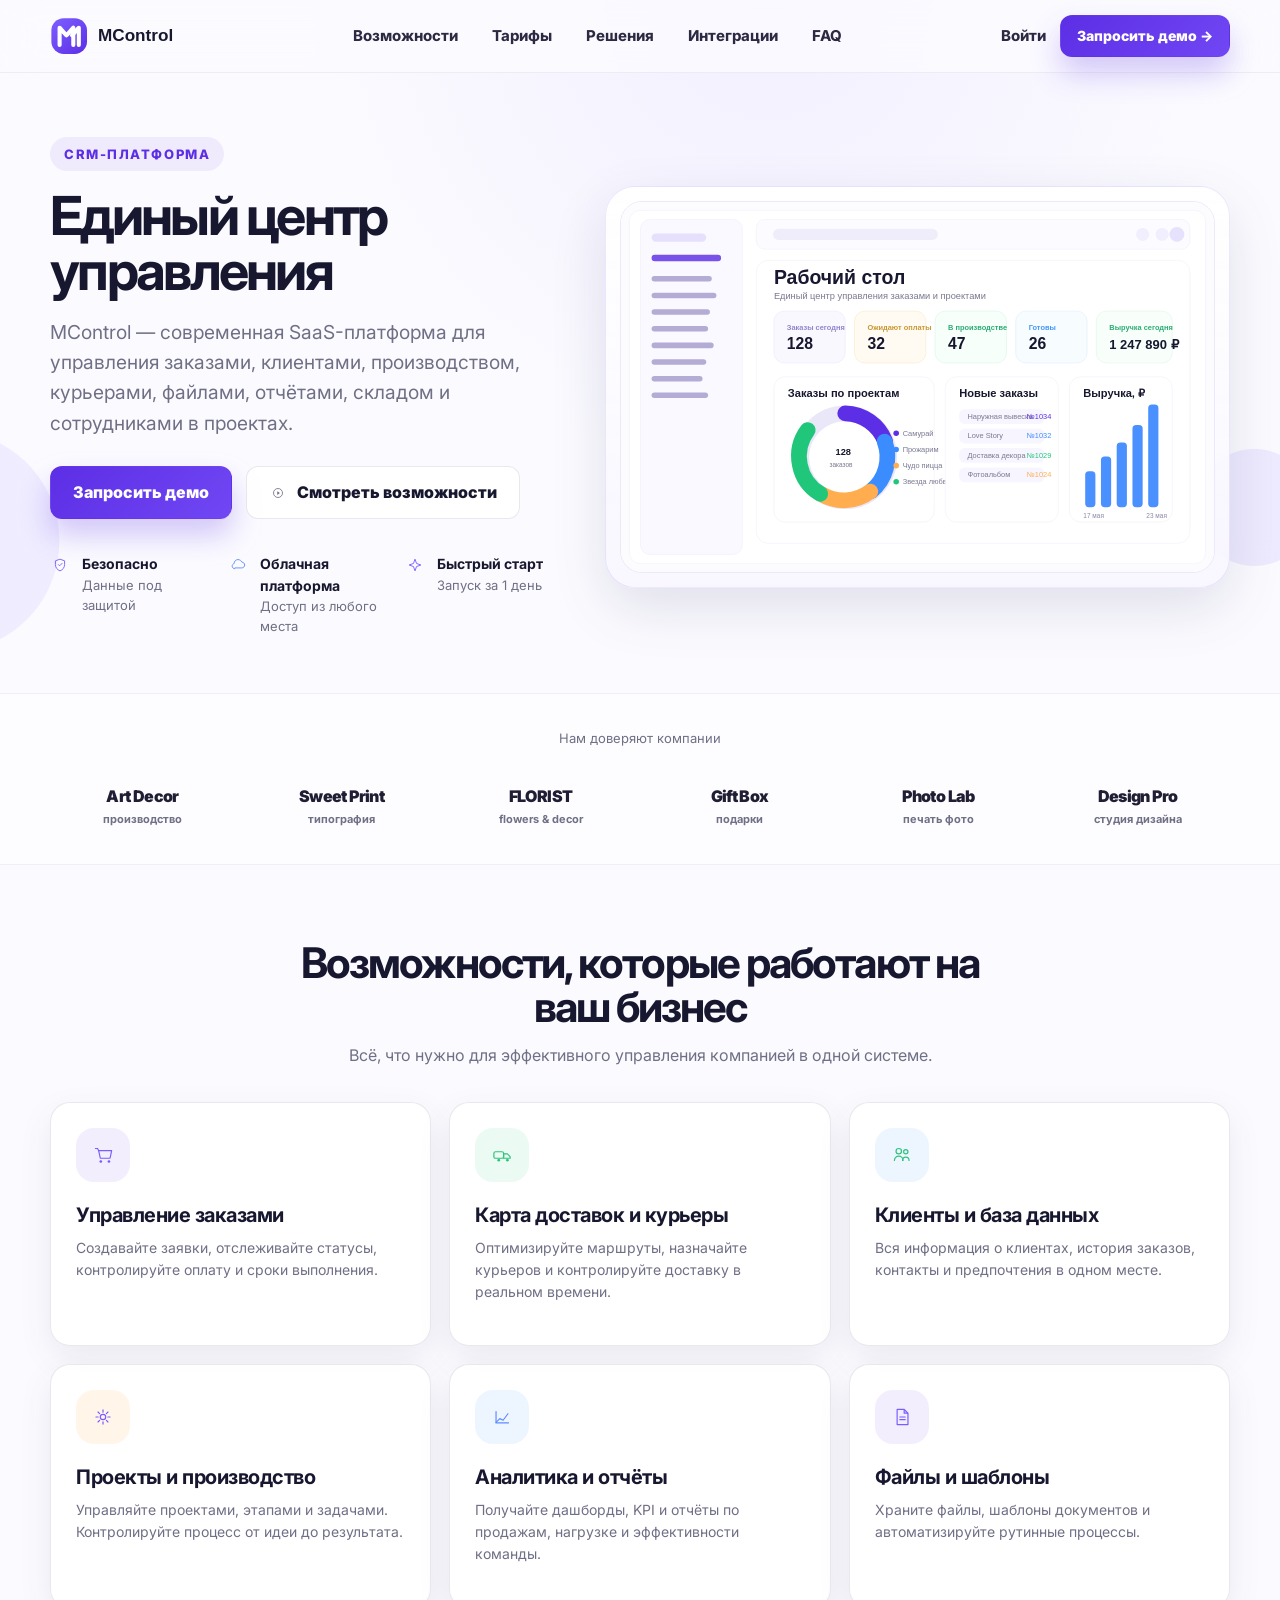
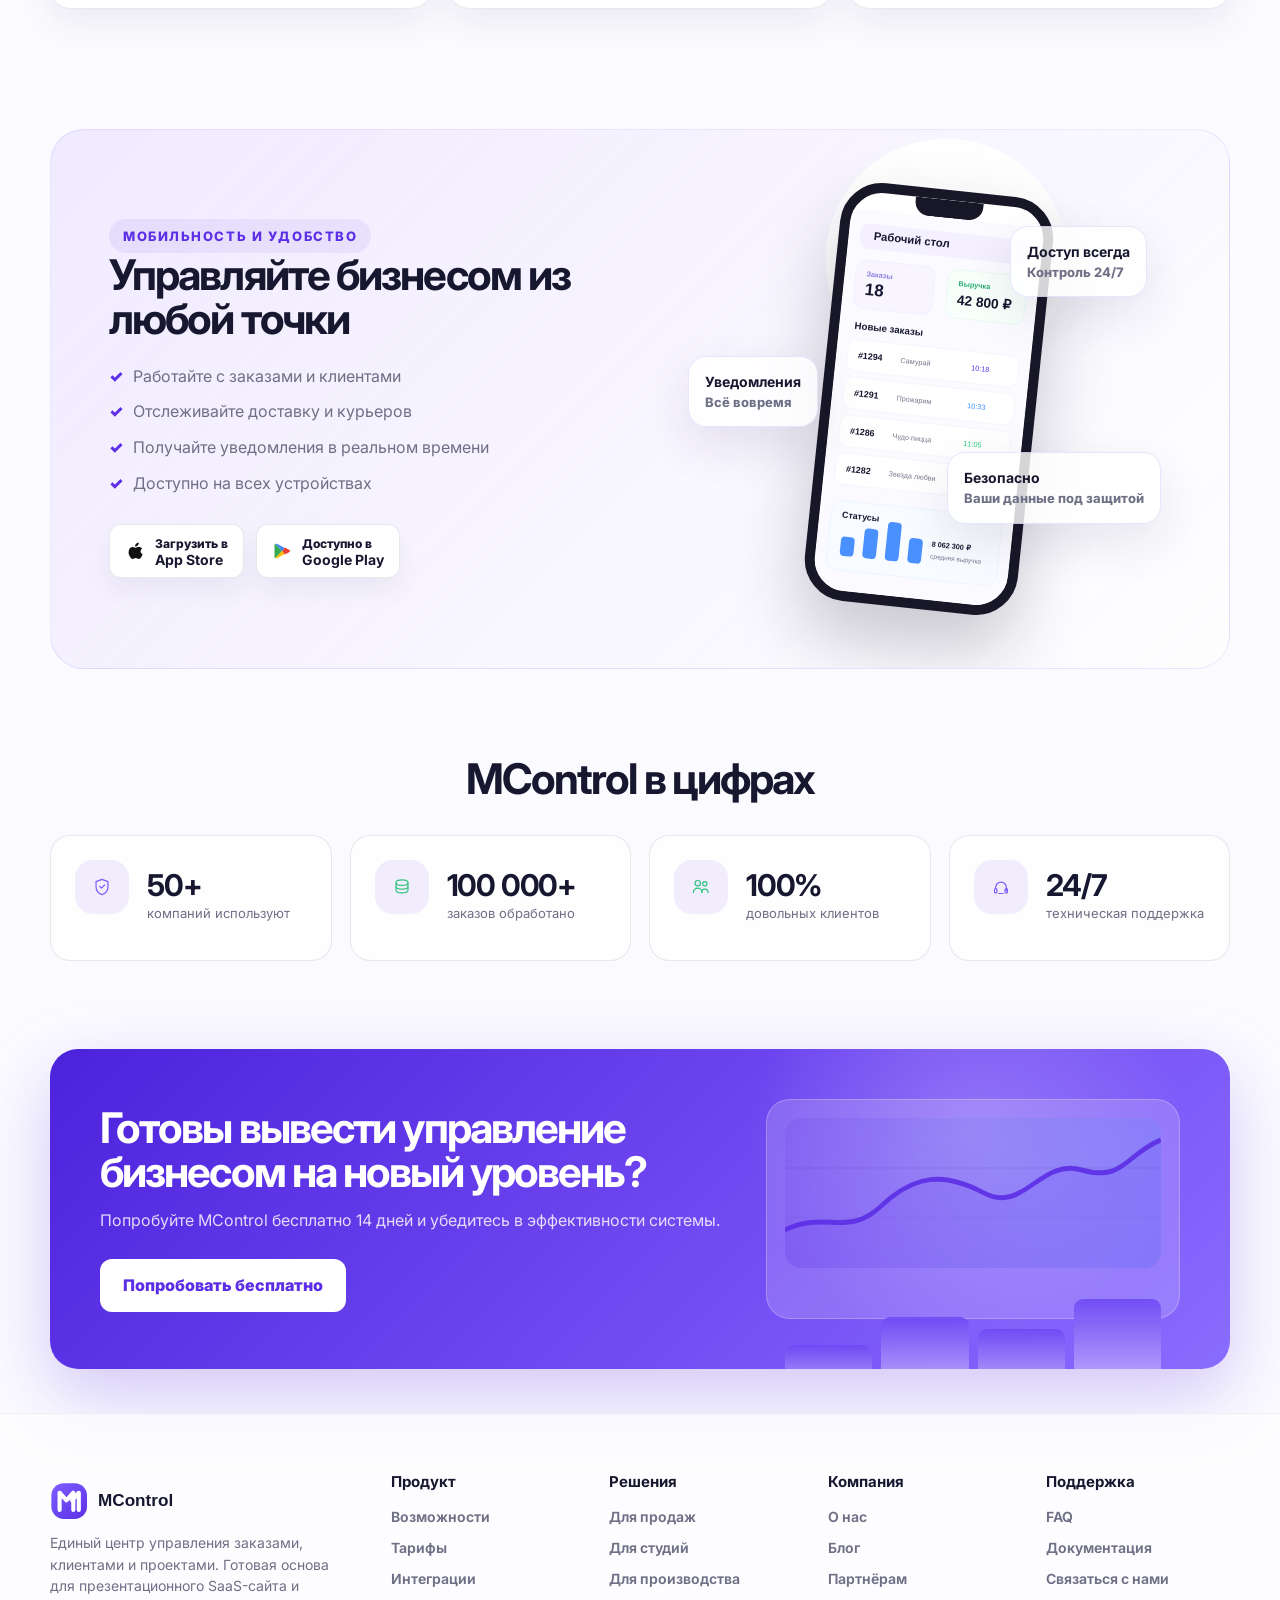
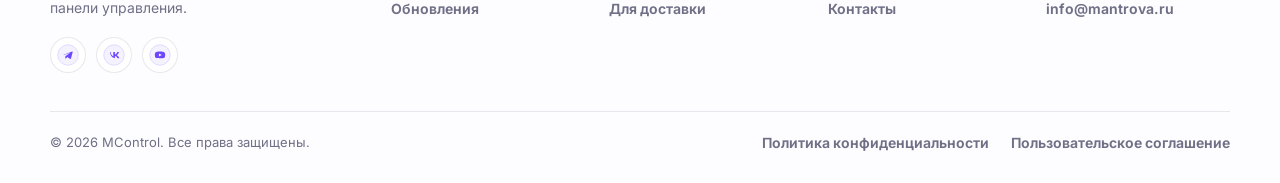
==== commit b08e296b: "Update index.html" ====
--- a/index.html
+++ b/index.html
@@ -28,7 +28,7 @@
   <div class="container hero-grid">
     <div class="hero-copy">
       <span class="eyebrow">CRM-платформа</span>
-      <h1>Единый центр управления заказами и проектами</h1>
+      <h1>Единый центр управления</h1>
       <p class="lead">MControl — современная SaaS-платформа для управления заказами, клиентами, производством, курьерами, файлами, отчётами, складом и сотрудниками в проектах.</p>
       <div class="hero-actions"><a class="btn primary" href="faq.html#demo">Запросить демо</a><a class="btn secondary" href="features.html"><img class="contact-inline-icon" src="assets/img/icons/play.svg" alt=""> Смотреть возможности</a></div>
       <div class="trust-row"><div class="trust-item"><img class="trust-icon" src="assets/img/icons/shield.svg" alt="Безопасно"><span><b>Безопасно</b>Данные под защитой</span></div><div class="trust-item"><img class="trust-icon" src="assets/img/icons/cloud.svg" alt="Облачная платформа"><span><b>Облачная платформа</b>Доступ из любого места</span></div><div class="trust-item"><img class="trust-icon" src="assets/img/icons/spark.svg" alt="Быстрый старт"><span><b>Быстрый старт</b>Запуск за 1 день</span></div></div>
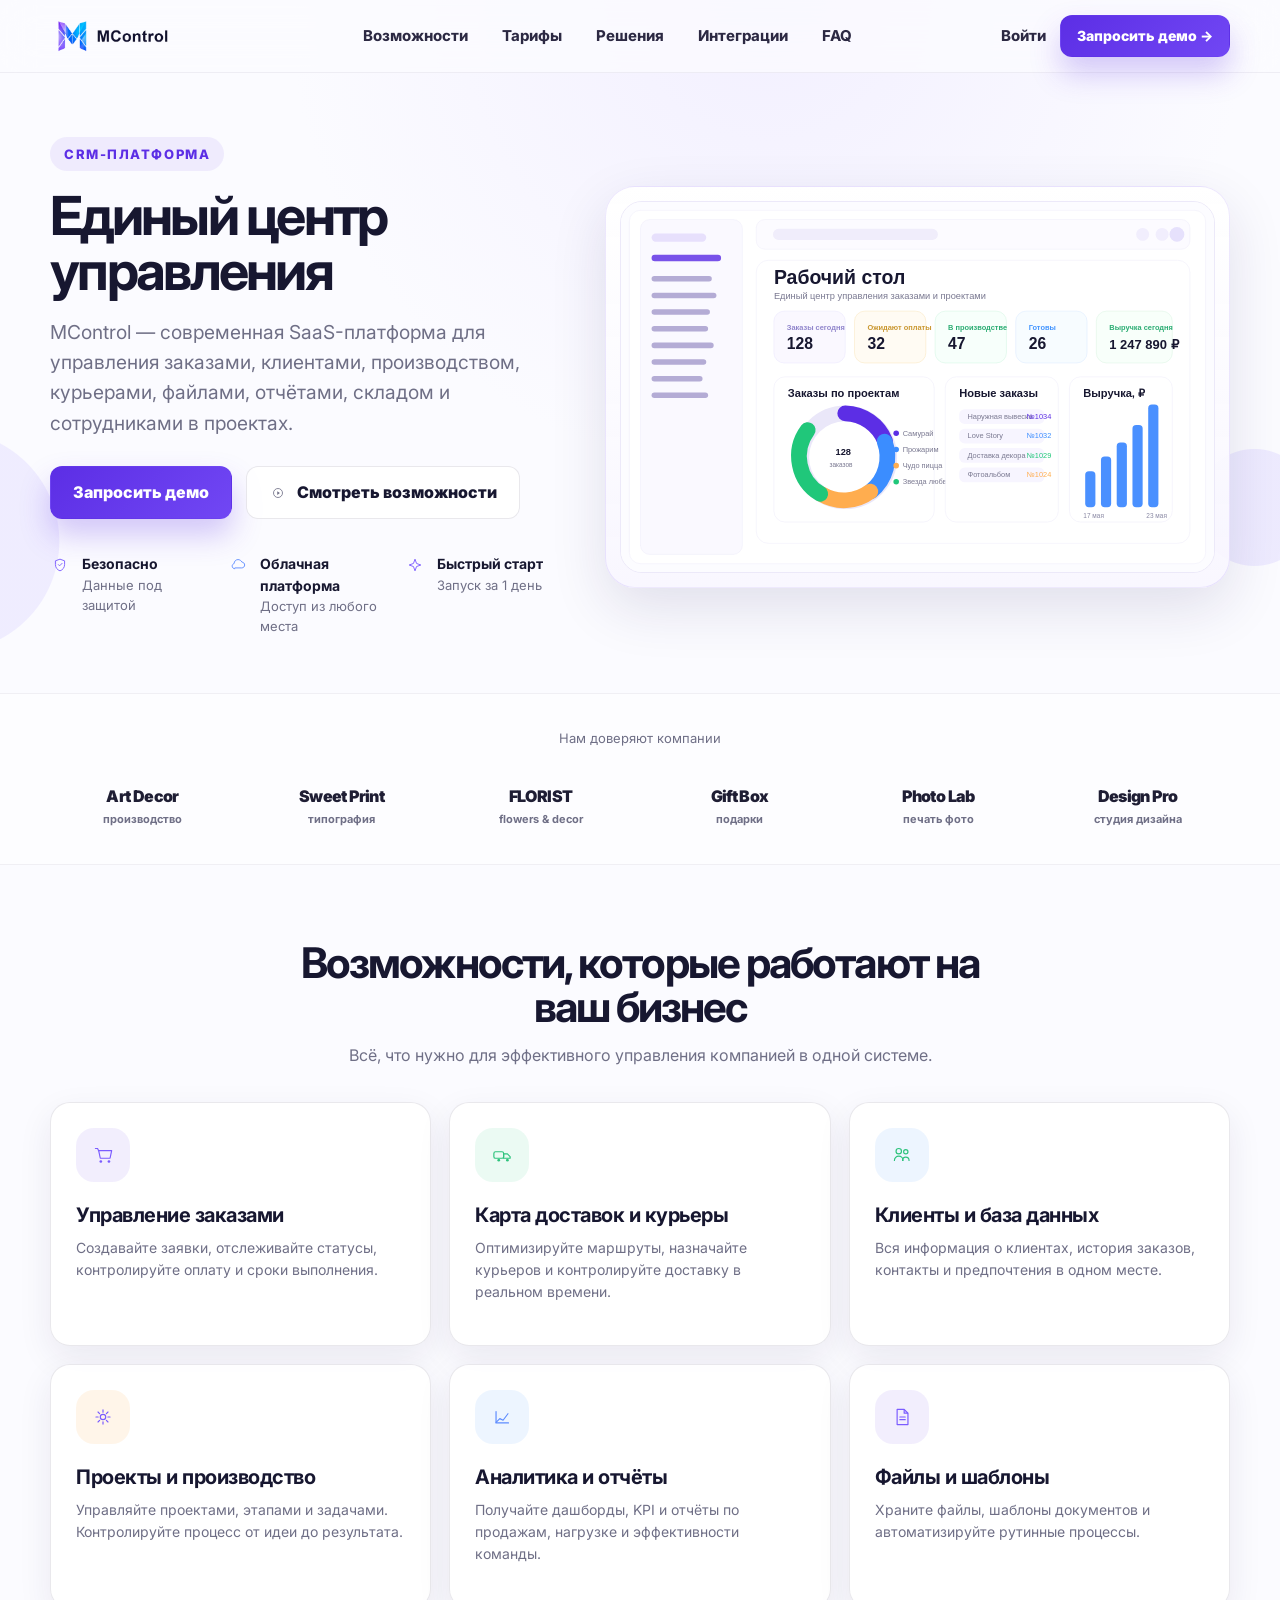
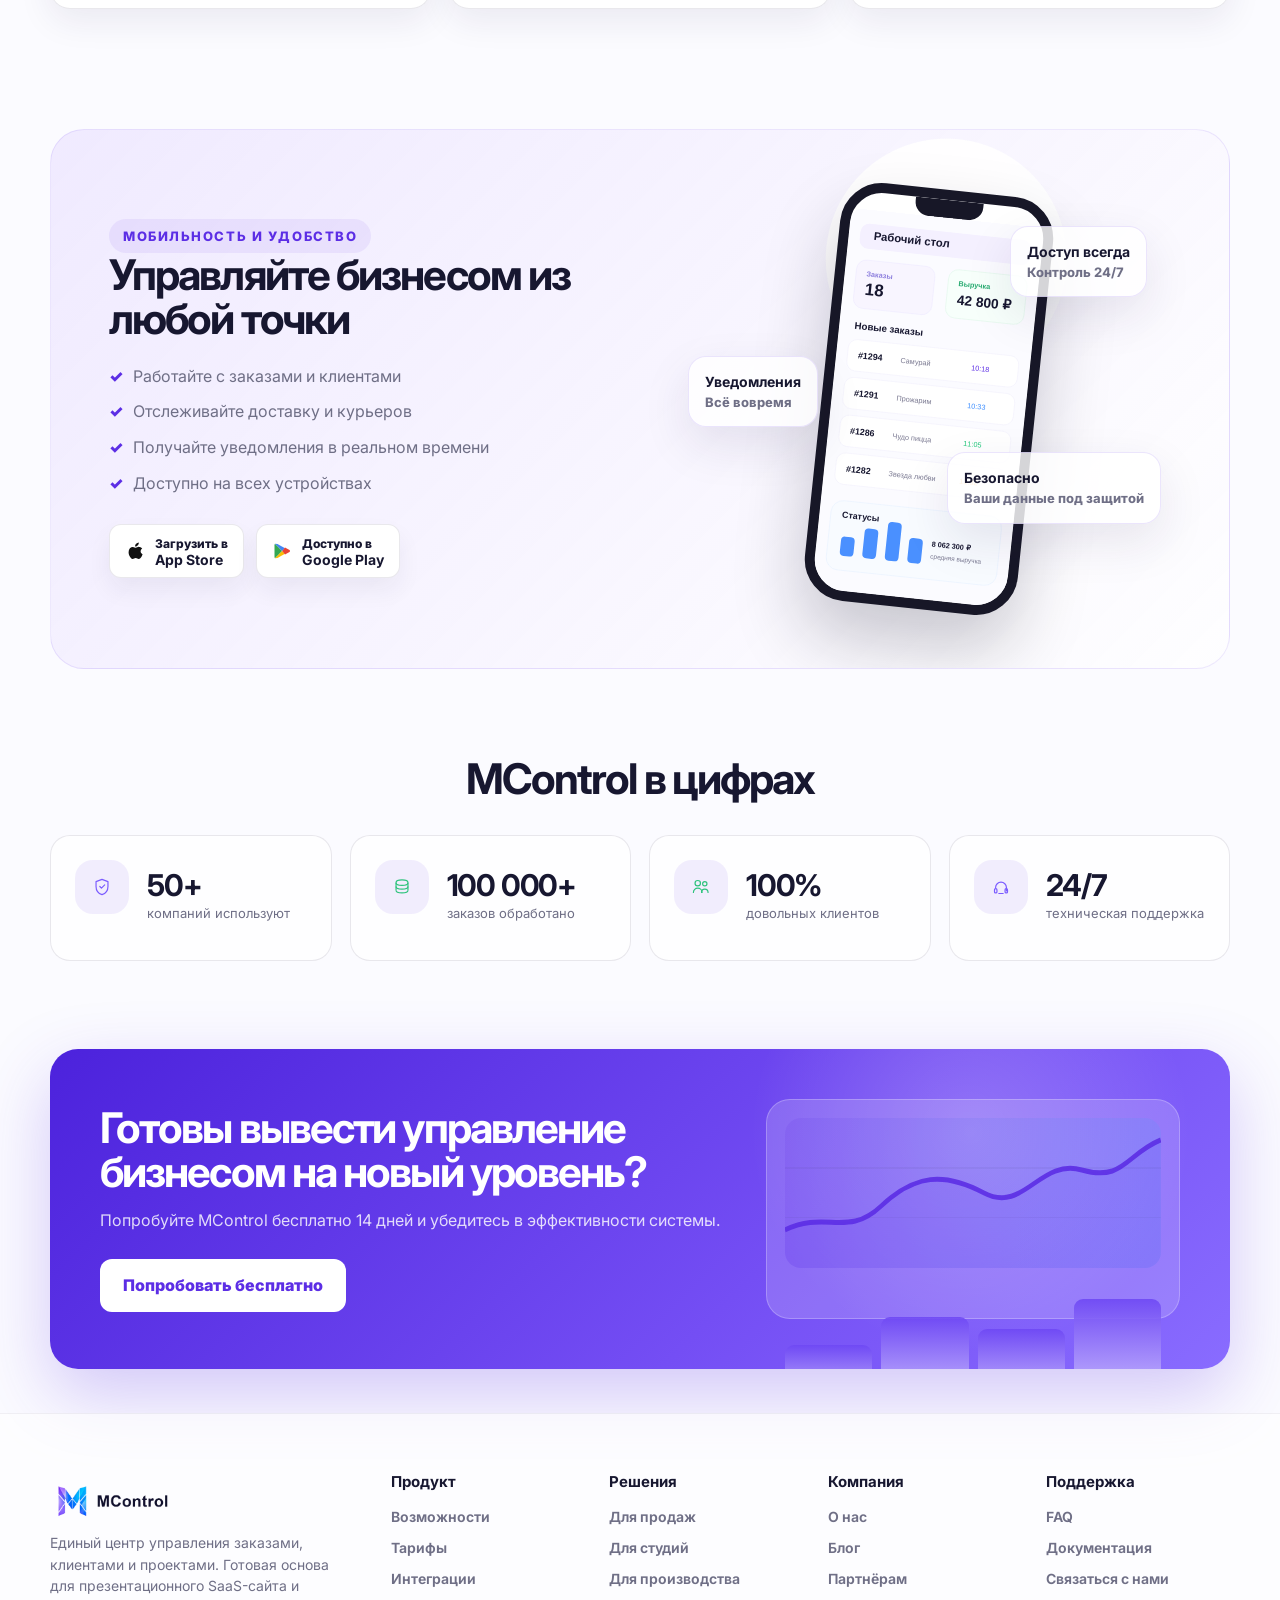
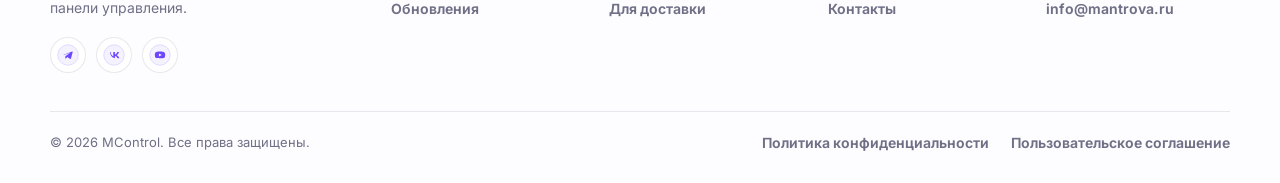
==== commit b668139d: "Update index.html" ====
--- a/index.html
+++ b/index.html
@@ -15,7 +15,7 @@
 <body>
 <a class="skip-link" href="#main">К содержанию</a>
 <header class="header"><div class="container nav">
-      <a class="logo" href="index.html" aria-label="MControl"><img src="assets/img/logo/logo-full.svg" alt="MControl"></a>
+      <a class="logo" href="index.html" aria-label="MControl"><img src="assets/img/logo/logo-full.webp" alt="MControl"></a>
       <nav class="nav-menu" data-nav-menu aria-label="Главная навигация"><a class="nav-link " href="features.html">Возможности</a><a class="nav-link " href="pricing.html">Тарифы</a><a class="nav-link " href="solutions.html">Решения</a><a class="nav-link " href="integrations.html">Интеграции</a><a class="nav-link " href="faq.html">FAQ</a></nav>
       <div class="nav-actions">
         <a class="login-link" href="faq.html#demo">Войти</a>
@@ -53,7 +53,7 @@
 </main>
 <footer class="footer"><div class="container">
       <div class="footer-grid">
-        <div><a class="logo" href="index.html" aria-label="MControl"><img src="assets/img/logo/logo-full.svg" alt="MControl"></a><p>Единый центр управления заказами, клиентами и проектами. Готовая основа для презентационного SaaS-сайта и панели управления.</p>
+        <div><a class="logo" href="index.html" aria-label="MControl"><img src="assets/img/logo/logo-full.webp" alt="MControl"></a><p>Единый центр управления заказами, клиентами и проектами. Готовая основа для презентационного SaaS-сайта и панели управления.</p>
           <div class="socials"><a href="#" aria-label="Telegram"><img class="social-icon" src="assets/img/socials/telegram.svg" alt="Telegram"></a><a href="#" aria-label="VK"><img class="social-icon" src="assets/img/socials/vk.svg" alt="VK"></a><a href="#" aria-label="YouTube"><img class="social-icon" src="assets/img/socials/youtube.svg" alt="YouTube"></a></div></div>
         <div><h4>Продукт</h4><a href="features.html">Возможности</a><a href="pricing.html">Тарифы</a><a href="integrations.html">Интеграции</a><a href="features.html">Обновления</a></div>
         <div><h4>Решения</h4><a href="solutions.html">Для продаж</a><a href="solutions.html">Для студий</a><a href="solutions.html">Для производства</a><a href="solutions.html">Для доставки</a></div>
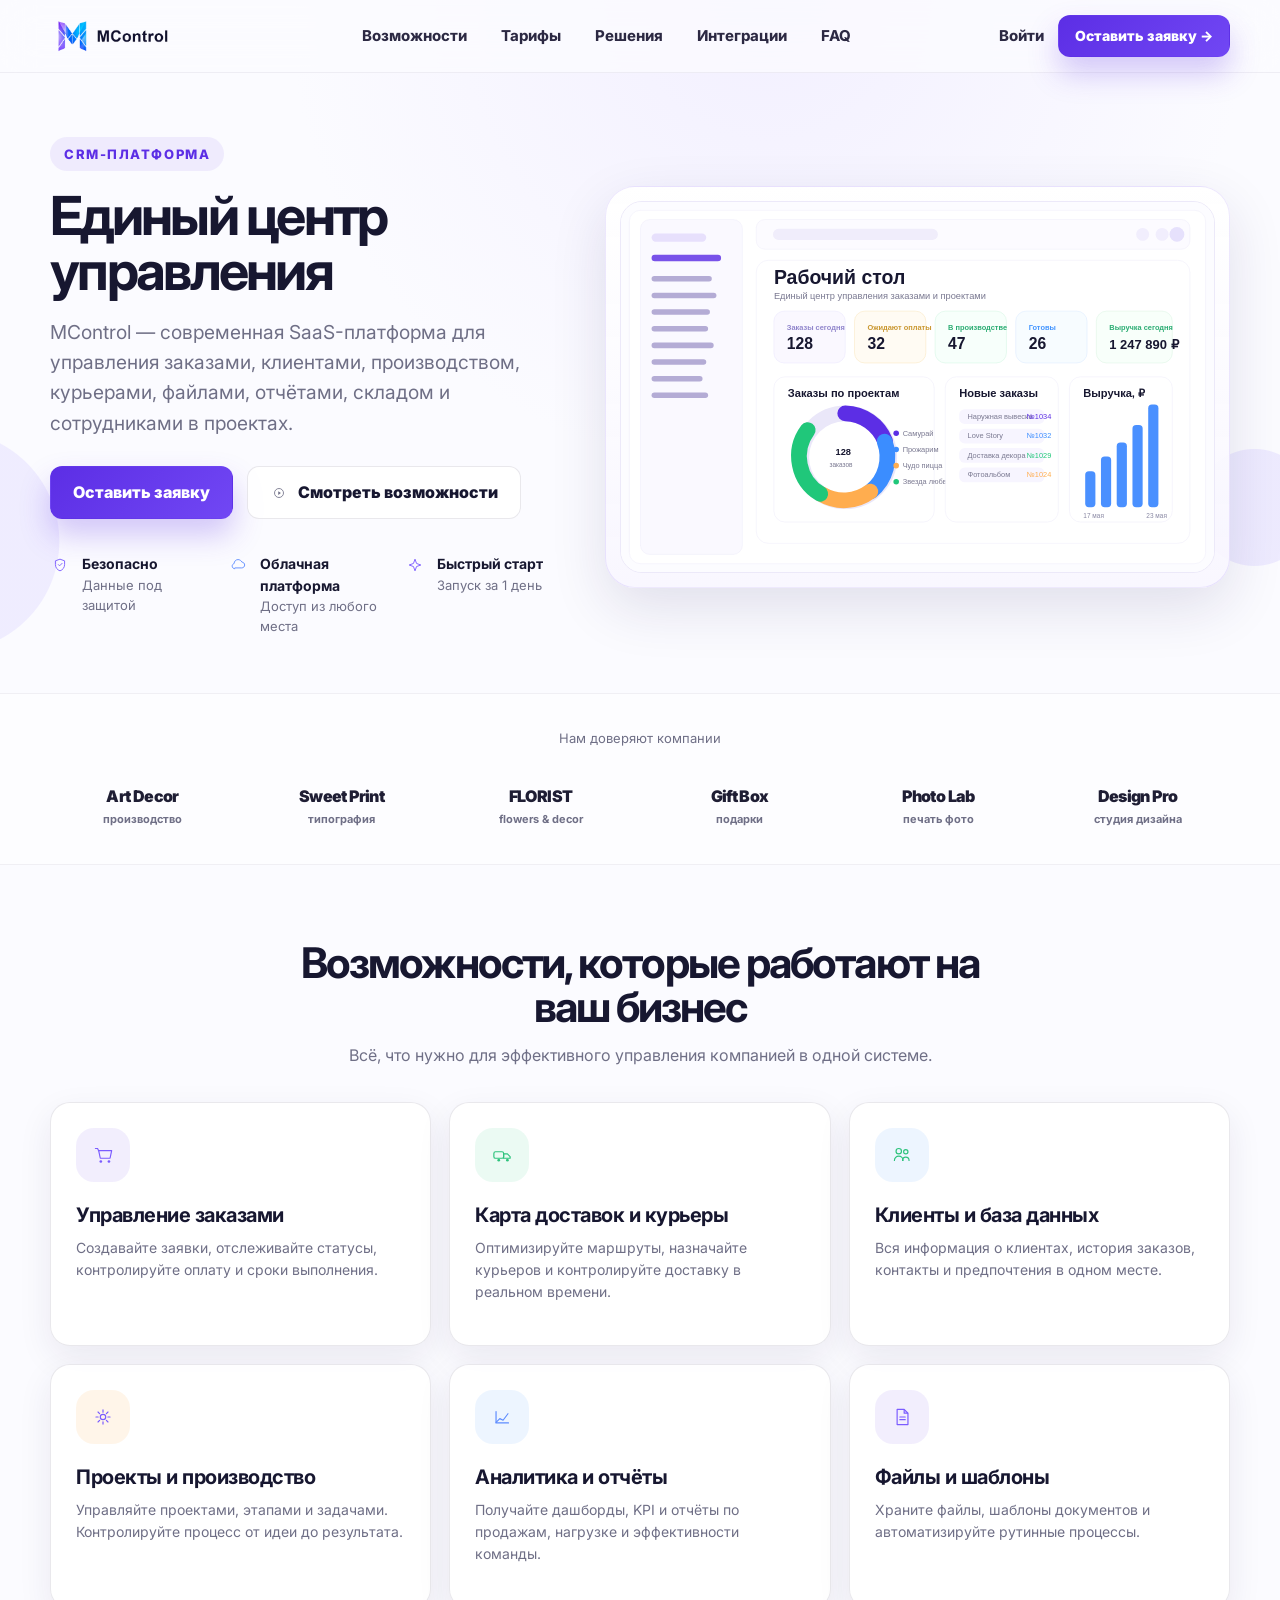
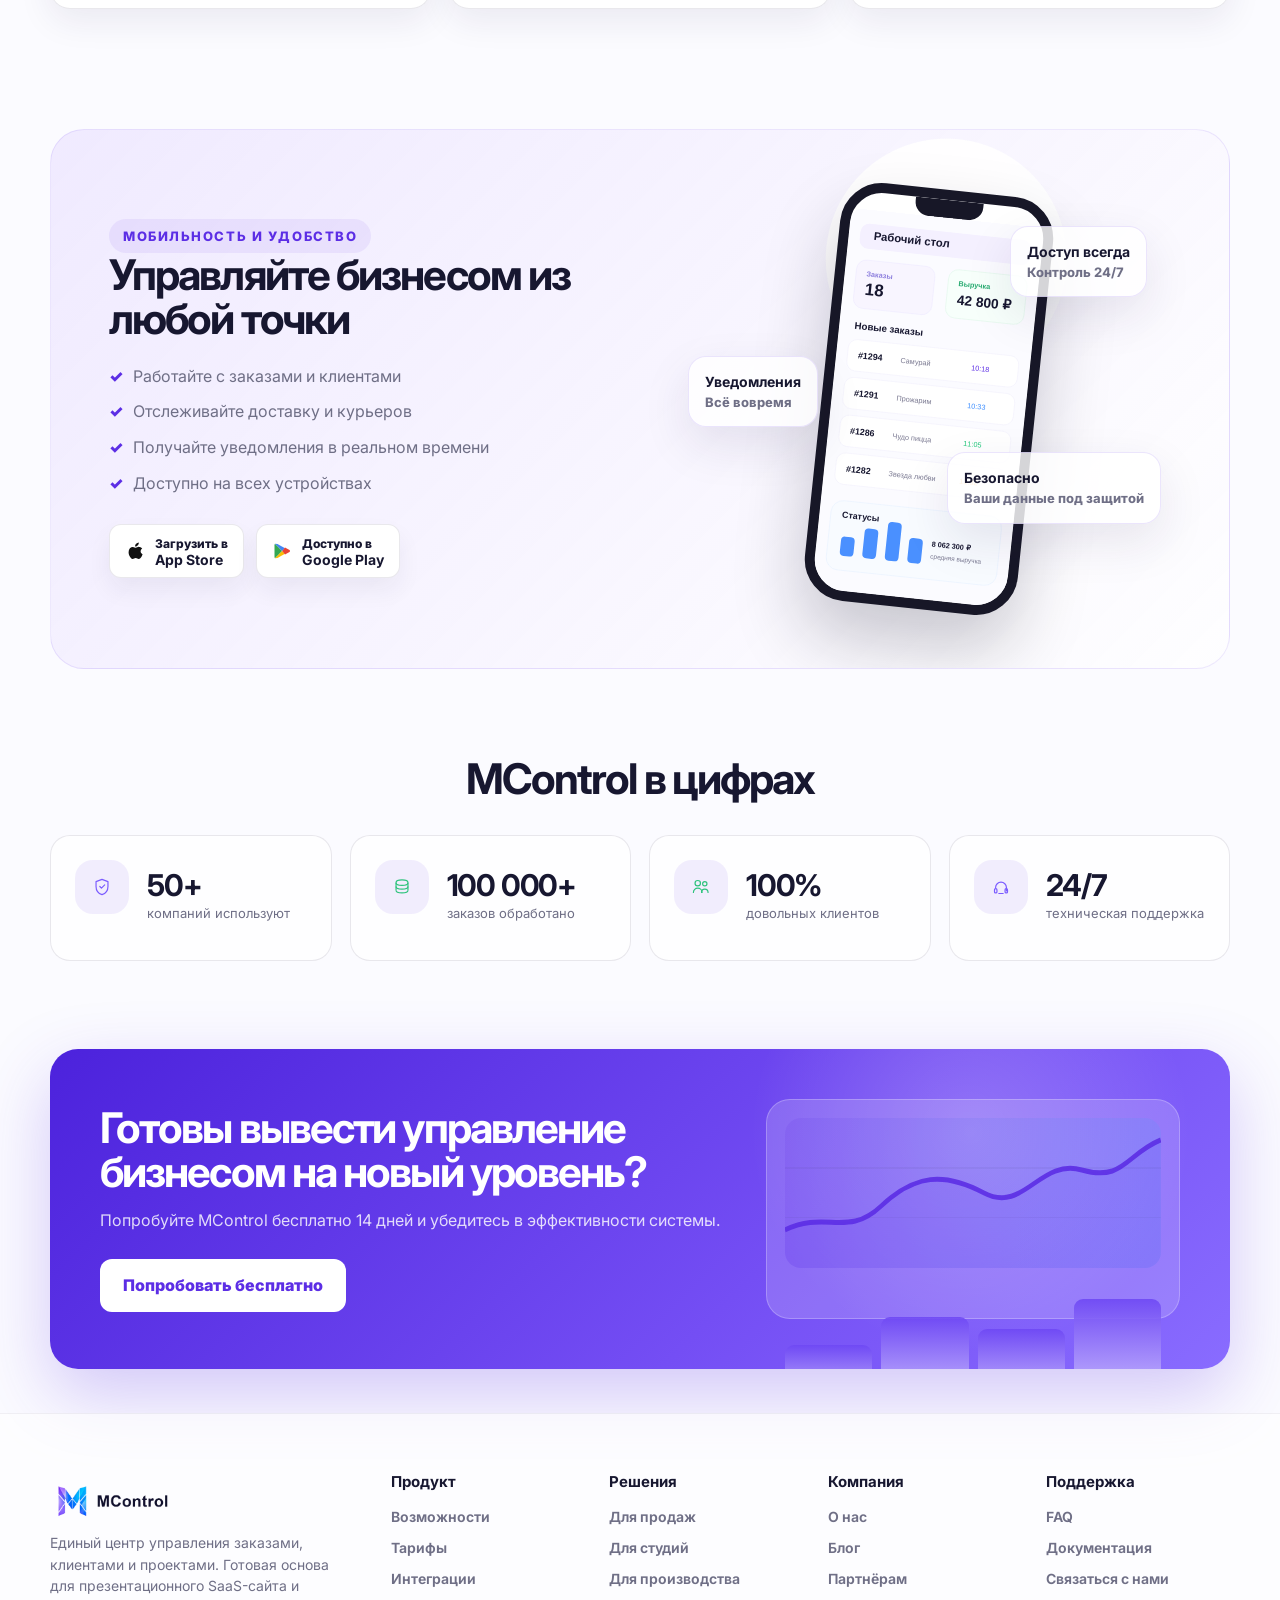
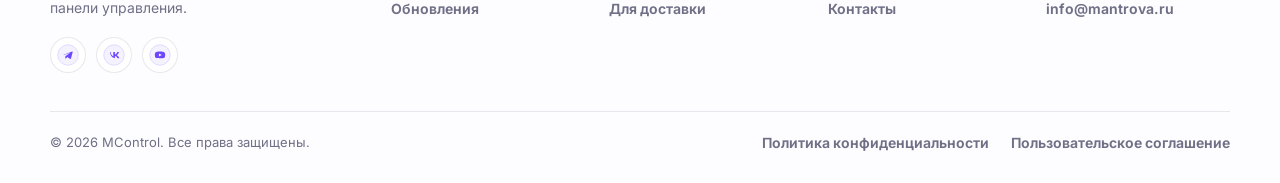
==== commit acf76e74: "Update index.html" ====
--- a/index.html
+++ b/index.html
@@ -6,7 +6,7 @@
   <title>MControl — управление заказами и процессами</title>
   <meta name="description" content="MControl — единая платформа для управления заказами, клиентами, производством, доставкой и отчётами.">
   <meta name="theme-color" content="#5c2ee5">
-  <link rel="icon" href="assets/img/favicon.svg" type="image/svg+xml">
+  <link rel="icon" href="assets/img/favicon.webp" type="image/svg+xml">
   <link rel="preconnect" href="https://fonts.googleapis.com">
   <link rel="preconnect" href="https://fonts.gstatic.com" crossorigin>
   <link href="https://fonts.googleapis.com/css2?family=Inter:wght@400;500;600;700;800;900&display=swap" rel="stylesheet">
@@ -19,7 +19,7 @@
       <nav class="nav-menu" data-nav-menu aria-label="Главная навигация"><a class="nav-link " href="features.html">Возможности</a><a class="nav-link " href="pricing.html">Тарифы</a><a class="nav-link " href="solutions.html">Решения</a><a class="nav-link " href="integrations.html">Интеграции</a><a class="nav-link " href="faq.html">FAQ</a></nav>
       <div class="nav-actions">
         <a class="login-link" href="faq.html#demo">Войти</a>
-        <a class="btn primary small" href="faq.html#demo">Запросить демо →</a>
+        <a class="btn primary small" href="faq.html#demo">Оставить заявку →</a>
         <button class="mobile-toggle" data-mobile-toggle aria-label="Открыть меню" aria-expanded="false"><span></span></button>
       </div>
     </div></header>
@@ -30,7 +30,7 @@
       <span class="eyebrow">CRM-платформа</span>
       <h1>Единый центр управления</h1>
       <p class="lead">MControl — современная SaaS-платформа для управления заказами, клиентами, производством, курьерами, файлами, отчётами, складом и сотрудниками в проектах.</p>
-      <div class="hero-actions"><a class="btn primary" href="faq.html#demo">Запросить демо</a><a class="btn secondary" href="features.html"><img class="contact-inline-icon" src="assets/img/icons/play.svg" alt=""> Смотреть возможности</a></div>
+      <div class="hero-actions"><a class="btn primary" href="faq.html#demo">Оставить заявку</a><a class="btn secondary" href="features.html"><img class="contact-inline-icon" src="assets/img/icons/play.svg" alt=""> Смотреть возможности</a></div>
       <div class="trust-row"><div class="trust-item"><img class="trust-icon" src="assets/img/icons/shield.svg" alt="Безопасно"><span><b>Безопасно</b>Данные под защитой</span></div><div class="trust-item"><img class="trust-icon" src="assets/img/icons/cloud.svg" alt="Облачная платформа"><span><b>Облачная платформа</b>Доступ из любого места</span></div><div class="trust-item"><img class="trust-icon" src="assets/img/icons/spark.svg" alt="Быстрый старт"><span><b>Быстрый старт</b>Запуск за 1 день</span></div></div>
     </div>
     <div class="hero-visual">
